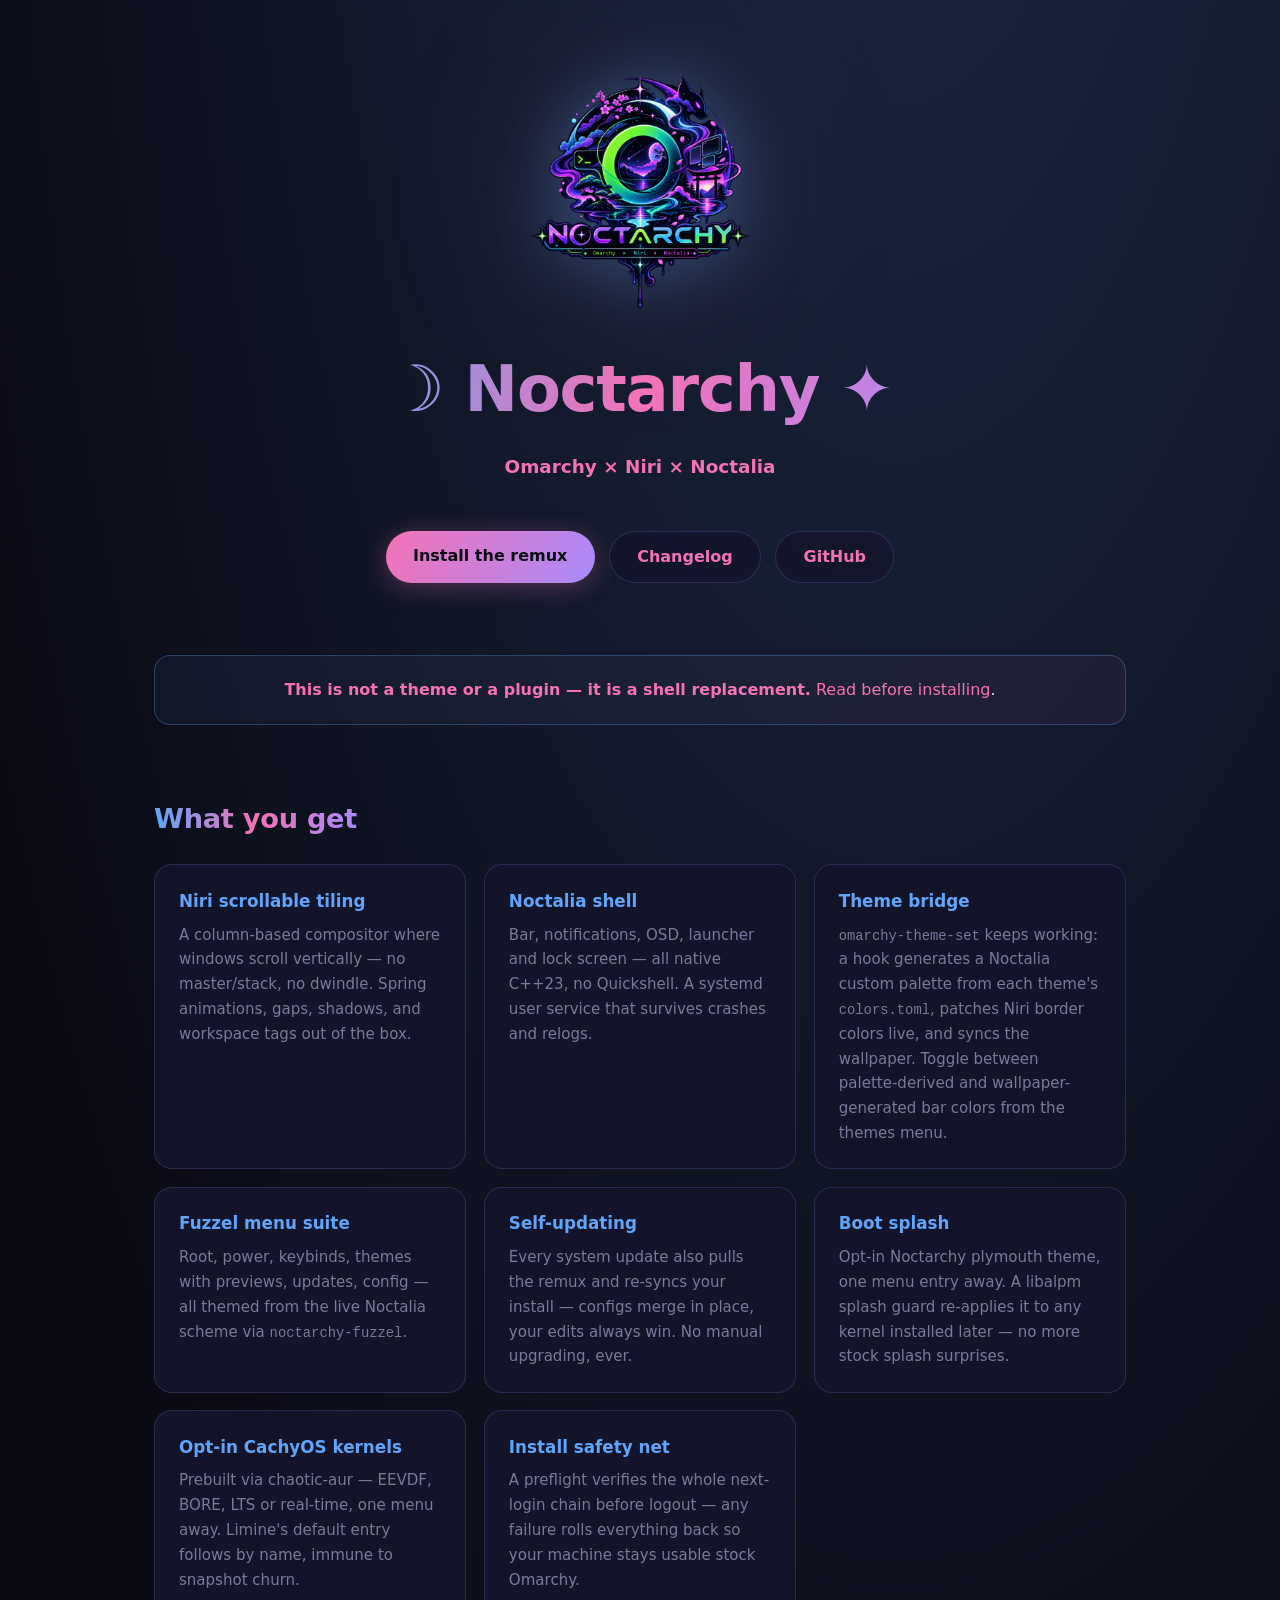
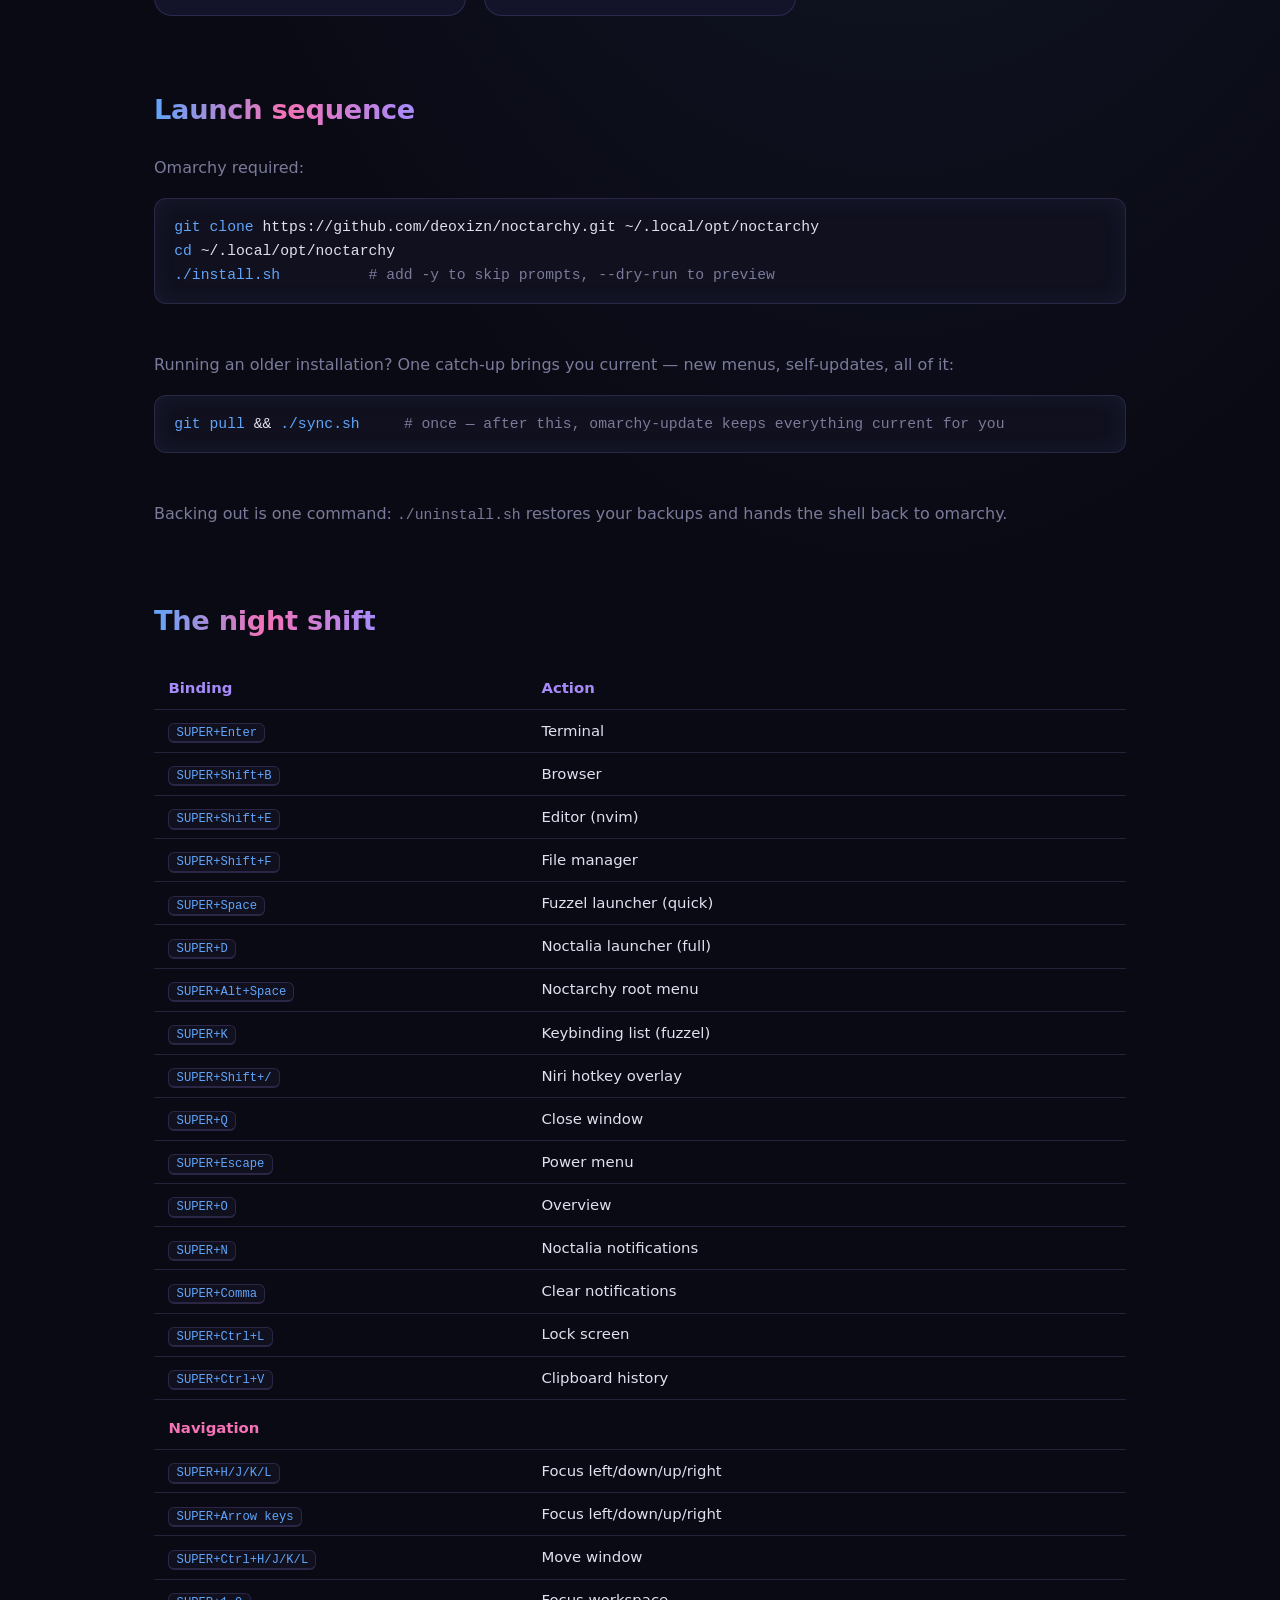
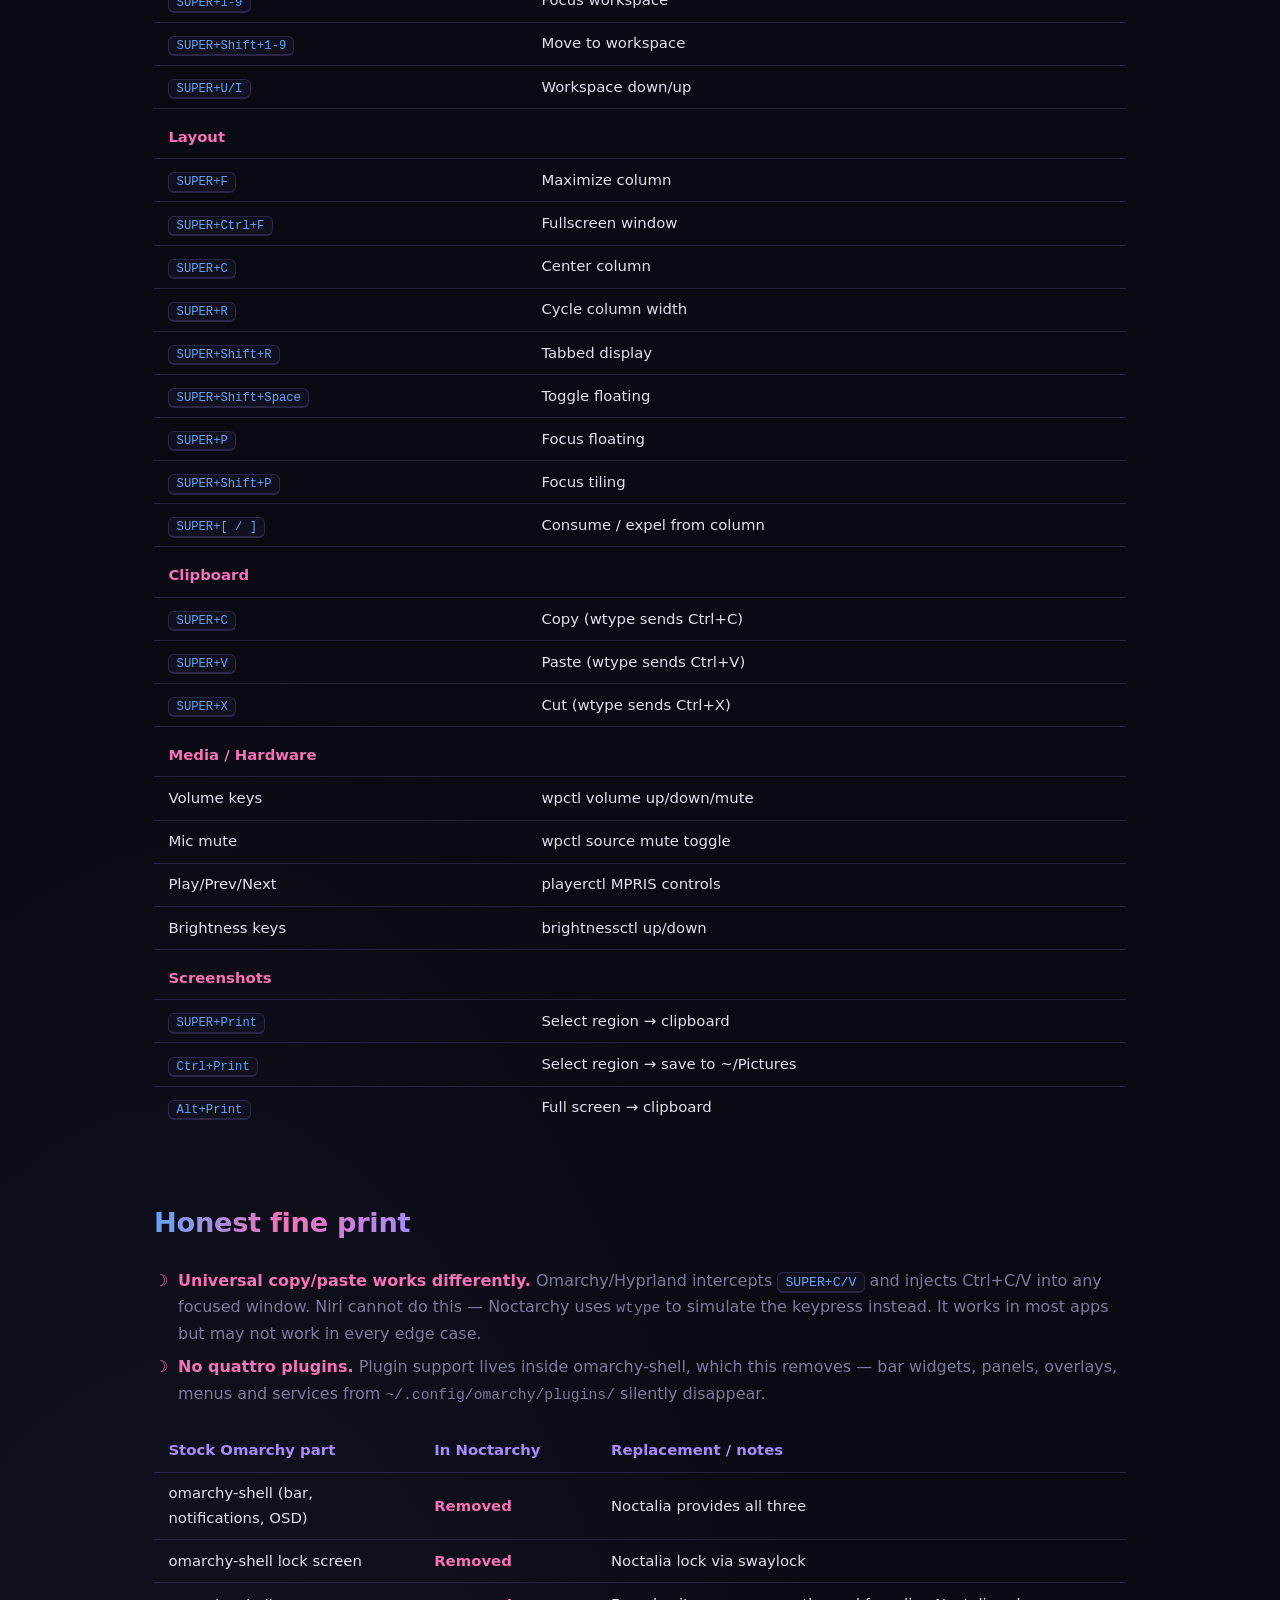
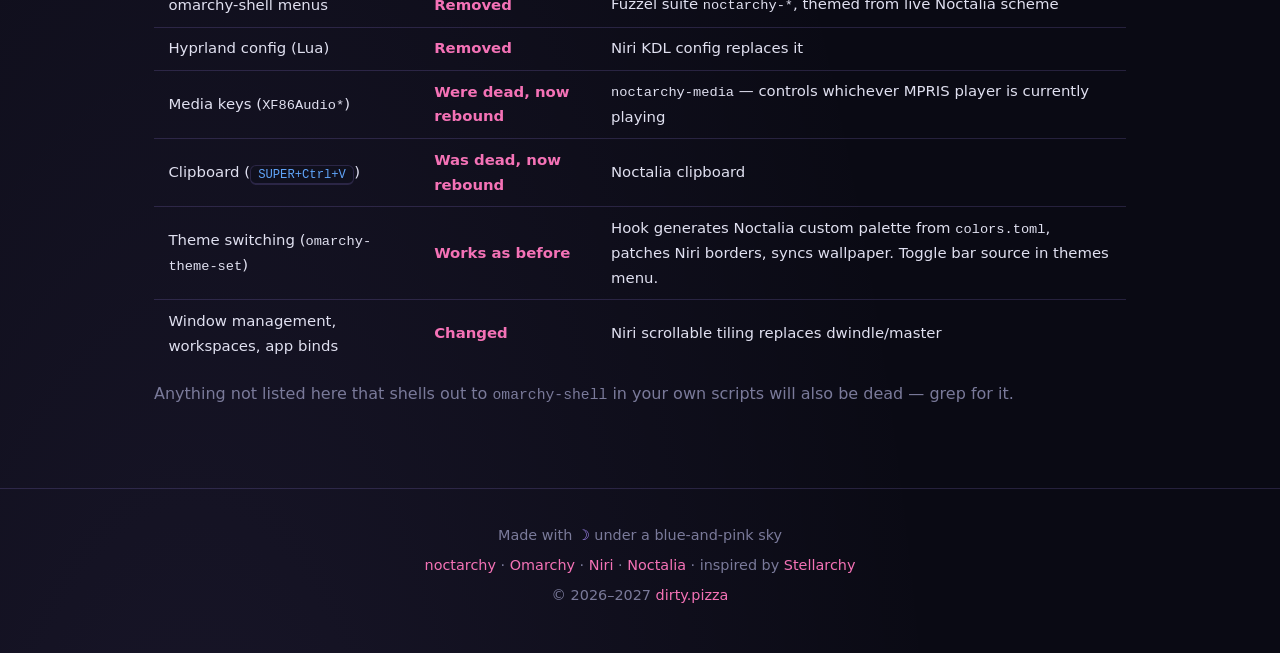
==== docs/index.html @ f9a13946 "Swap screenshot bindings: Ctrl+Print saves, Alt+Print clipboard" ====
<!DOCTYPE html>
<html lang="en">
<head>
<meta charset="UTF-8">
<meta name="viewport" content="width=device-width, initial-scale=1.0">
<title>Noctarchy — Night Rule</title>
<meta name="description" content="Niri + Noctalia on Omarchy. A scrollable-tiling shell replacement with live theme bridging and a self-updating sync hook.">
<meta name="keywords" content="Noctarchy, Omarchy, Niri, Noctalia, Wayland, Arch Linux, shell replacement, tiling window manager, fuzzel, scrollable tiling">
<link rel="canonical" href="https://noctarchy.dirty.pizza/">
<meta name="theme-color" content="#0a0a14">
<meta property="og:type" content="website">
<meta property="og:site_name" content="Noctarchy">
<meta property="og:url" content="https://noctarchy.dirty.pizza/">
<meta property="og:title" content="Noctarchy — Night Rule">
<meta property="og:description" content="Niri + Noctalia on Omarchy. A scrollable-tiling shell replacement with live theme bridging and a self-updating sync hook.">
<meta property="og:image" content="https://noctarchy.dirty.pizza/branding/noctarchy.png">
<meta name="twitter:card" content="summary">
<meta name="twitter:title" content="Noctarchy — Night Rule">
<meta name="twitter:description" content="Niri + Noctalia on Omarchy. A scrollable-tiling shell replacement with live theme bridging and a self-updating sync hook.">
<meta name="twitter:image" content="https://noctarchy.dirty.pizza/branding/noctarchy.png">
<link rel="icon" type="image/png" href="branding/noctarchy.png">
<style>
  :root {
    --bg: #0a0a14;
    --bg-soft: #10101e;
    --card: #13132a;
    --blue: #60a5fa;
    --pink: #f472b6;
    --purple: #a78bfa;
    --text: #e0e0f0;
    --muted: #7a7a9a;
    --line: rgba(167, 139, 250, 0.18);
  }
  * { margin: 0; padding: 0; box-sizing: border-box; }
  html { scroll-behavior: smooth; }
  body {
    background:
      radial-gradient(ellipse 80% 50% at 70% -10%, rgba(96, 165, 250, 0.20), transparent),
      radial-gradient(ellipse 60% 40% at 15% 110%, rgba(167, 139, 250, 0.10), transparent),
      var(--bg);
    color: var(--text);
    font-family: system-ui, -apple-system, "Segoe UI", sans-serif;
    line-height: 1.65;
    overflow-x: hidden;
  }

  .wrap { max-width: 1020px; margin: 0 auto; padding: 0 1.5rem; }
  section.wrap { margin-top: 4.5rem; margin-bottom: 1.5rem; }
  h2 {
    font-size: 1.7rem; margin-bottom: 1.4rem; letter-spacing: -0.01em;
    background: linear-gradient(90deg, var(--blue), var(--pink), var(--purple));
    -webkit-background-clip: text; background-clip: text; color: transparent;
    width: fit-content;
  }
  p { color: var(--text); }
  .muted { color: var(--muted); }
  a { color: var(--pink); text-decoration: none; }
  a:hover { color: var(--purple); text-decoration: underline; }

  code, pre {
    font-family: ui-monospace, "JetBrains Mono", "Fira Code", monospace;
    font-size: 0.92em;
  }
  pre {
    background: var(--bg-soft); border: 1px solid var(--line);
    border-radius: 12px; padding: 1rem 1.2rem; overflow-x: auto;
    box-shadow: inset 0 0 24px rgba(96, 165, 250, 0.08);
  }
  pre .c { color: var(--muted); } pre .g { color: var(--blue); }

  /* ── hero ──────────────────────────────────── */
  header.wrap { text-align: center; position: relative; margin-top: 4.5rem; margin-bottom: 3rem; }
  .logo {
    width: clamp(150px, 22vw, 220px); border-radius: 24px;
    filter: drop-shadow(0 0 34px rgba(96, 165, 250, 0.35)) drop-shadow(0 0 90px rgba(244, 114, 182, 0.12));
  }
  h1 {
    font-size: clamp(2.4rem, 7vw, 4rem); margin-top: 1.2rem; letter-spacing: -0.02em;
    background: linear-gradient(100deg, var(--blue) 15%, var(--pink) 50%, var(--purple) 85%);
    -webkit-background-clip: text; background-clip: text; color: transparent;
  }
  .tagline { font-size: 1.15rem; color: var(--muted); margin-top: 0.6rem; }
  .tagline b { color: var(--pink); font-weight: 600; }
  .cta-row { display: flex; gap: 0.9rem; justify-content: center; margin-top: 3rem; flex-wrap: wrap; }
  .btn {
    display: inline-block; padding: 0.75rem 1.7rem; border-radius: 999px;
    font-weight: 600; transition: transform .15s ease, box-shadow .15s ease;
  }
  .btn:hover { text-decoration: none; transform: translateY(-2px); }
  .btn-pink {
    background: linear-gradient(120deg, var(--pink), var(--purple));
    color: #0a0a14 !important;
    box-shadow: 0 4px 26px rgba(244, 114, 182, 0.30);
  }
  .btn-ghost {
    border: 1px solid var(--line); color: var(--pink) !important; background: rgba(19,19,42,.6);
  }
  .btn-ghost:hover { border-color: var(--pink); }

  /* ── callout ───────────────────────────────── */
  .callout {
    border: 1px solid rgba(96, 165, 250, 0.30);
    background: linear-gradient(120deg, rgba(96,165,250,.06), rgba(244,114,182,.06));
    border-radius: 16px; padding: 1.3rem 1.5rem; margin-top: 1rem;
    text-align: center;
  }
  .callout b { color: var(--pink); }

  /* ── cards ─────────────────────────────────── */
  .grid { display: grid; grid-template-columns: repeat(auto-fit, minmax(280px, 1fr)); gap: 1.1rem; }
  .card {
    background: var(--card); border: 1px solid var(--line); border-radius: 18px;
    padding: 1.4rem 1.5rem; transition: transform .18s ease, border-color .18s ease, box-shadow .18s ease;
  }
  .card:hover {
    transform: translateY(-4px); border-color: rgba(167, 139, 250, 0.40);
    box-shadow: 0 10px 34px rgba(96, 165, 250, 0.18);
  }
  .card h3 { font-size: 1.05rem; color: var(--blue); margin-bottom: 0.45rem; }
  .card p { font-size: 0.94rem; color: var(--muted); }

  /* ── tables ────────────────────────────────── */
  table { width: 100%; border-collapse: collapse; font-size: 0.93rem; }
  th, td { text-align: left; padding: 0.55rem 0.9rem; border-bottom: 1px solid var(--line); }
  th { color: var(--purple); font-weight: 600; white-space: nowrap; }
  td kbd, kbd {
    font-family: ui-monospace, monospace; font-size: 0.82em;
    background: var(--bg-soft); border: 1px solid var(--line); border-bottom-width: 2px;
    border-radius: 6px; padding: 0.1rem 0.45rem; color: var(--blue);
  }
  tr:last-child td { border-bottom: none; }

  ul.nice { list-style: none; }
  ul.nice li { padding-left: 1.5rem; position: relative; margin: 0.45rem 0; color: var(--muted); }
  ul.nice li::before { content: "☽"; position: absolute; left: 0; color: var(--pink); }
  ul.nice li b, td b { color: var(--pink); font-weight: 600; }

  /* ── changelog ─────────────────────────────── */
  .cl-entry { margin-bottom: 1.6rem; }
  .cl-date { font-weight: 600; color: var(--purple); margin-bottom: 0.3rem; font-size: 0.95rem; }
  .cl-entry ul { list-style: none; }
  .cl-entry li { padding-left: 1.2rem; position: relative; margin: 0.35rem 0; color: var(--muted); font-size: 0.93rem; }
  .cl-entry li::before { content: "—"; position: absolute; left: 0; color: var(--pink); }

  footer {
    margin-top: 5rem; padding: 2.2rem 0 3rem; text-align: center;
    color: var(--muted); font-size: 0.9rem;
    border-top: 1px solid var(--line);
  }
  footer .moon { color: var(--purple); }
</style>
</head>
<body>

<header class="wrap">
  <img src="branding/noctarchy.png" alt="Noctarchy logo" class="logo">
  <h1>☽ Noctarchy ✦</h1>
  <p class="tagline"><b>Omarchy × Niri × Noctalia</b></p>
  <nav class="cta-row">
    <a class="btn btn-pink" href="#install">Install the remux</a>
    <a class="btn btn-ghost" href="https://github.com/deoxizn/noctarchy/blob/master/CHANGELOG.md" target="_blank" rel="noopener">Changelog</a>
    <a class="btn btn-ghost" href="https://github.com/deoxizn/noctarchy" target="_blank" rel="noopener">GitHub</a>
  </nav>
</header>

<section class="wrap">
  <div class="callout">
    <b>This is not a theme or a plugin — it is a shell replacement.</b>
    <a href="#limits">Read before installing</a>.
  </div>
</section>

<section class="wrap" id="features">
  <h2>What you get</h2>
  <div class="grid">
    <div class="card"><h3>Niri scrollable tiling</h3><p>A column-based compositor where windows scroll vertically — no master/stack, no dwindle. Spring animations, gaps, shadows, and workspace tags out of the box.</p></div>
    <div class="card"><h3>Noctalia shell</h3><p>Bar, notifications, OSD, launcher and lock screen — all native C++23, no Quickshell. A systemd user service that survives crashes and relogs.</p></div>
    <div class="card"><h3>Theme bridge</h3><p><code>omarchy-theme-set</code> keeps working: a hook generates a Noctalia custom palette from each theme's <code>colors.toml</code>, patches Niri border colors live, and syncs the wallpaper. Toggle between palette-derived and wallpaper-generated bar colors from the themes menu.</p></div>
    <div class="card"><h3>Fuzzel menu suite</h3><p>Root, power, keybinds, themes with previews, updates, config — all themed from the live Noctalia scheme via <code>noctarchy-fuzzel</code>.</p></div>
    <div class="card"><h3>Self-updating</h3><p>Every system update also pulls the remux and re-syncs your install — configs merge in place, your edits always win. No manual upgrading, ever.</p></div>
    <div class="card"><h3>Boot splash</h3><p>Opt-in Noctarchy plymouth theme, one menu entry away. A libalpm splash guard re-applies it to any kernel installed later — no more stock splash surprises.</p></div>
    <div class="card"><h3>Opt-in CachyOS kernels</h3><p>Prebuilt via chaotic-aur — EEVDF, BORE, LTS or real-time, one menu away. Limine's default entry follows by name, immune to snapshot churn.</p></div>
    <div class="card"><h3>Install safety net</h3><p>A preflight verifies the whole next-login chain before logout — any failure rolls everything back so your machine stays usable stock Omarchy.</p></div>
  </div>
</section>

<section class="wrap" id="install">
  <h2>Launch sequence</h2>
  <p class="muted" style="margin-bottom:1rem;">Omarchy required:</p>
<pre><span class="g">git clone</span> https://github.com/deoxizn/noctarchy.git ~/.local/opt/noctarchy
<span class="g">cd</span> ~/.local/opt/noctarchy
<span class="g">./install.sh</span>          <span class="c"># add -y to skip prompts, --dry-run to preview</span></pre>
  <p class="muted" style="margin:3rem 0 1rem;">Running an older installation? One catch-up brings you current — new menus, self-updates, all of it:</p>
<pre><span class="g">git pull</span> &amp;&amp; <span class="g">./sync.sh</span>     <span class="c"># once — after this, omarchy-update keeps everything current for you</span></pre>
  <p class="muted" style="margin-top:3rem;">Backing out is one command: <code>./uninstall.sh</code> restores your backups and hands the shell back to omarchy.</p>
</section>

<section class="wrap" id="keys">
  <h2>The night shift</h2>
  <table>
    <tr><th>Binding</th><th>Action</th></tr>
    <tr><td><kbd>SUPER+Enter</kbd></td><td>Terminal</td></tr>
    <tr><td><kbd>SUPER+Shift+B</kbd></td><td>Browser</td></tr>
    <tr><td><kbd>SUPER+Shift+E</kbd></td><td>Editor (nvim)</td></tr>
    <tr><td><kbd>SUPER+Shift+F</kbd></td><td>File manager</td></tr>
    <tr><td><kbd>SUPER+Space</kbd></td><td>Fuzzel launcher (quick)</td></tr>
    <tr><td><kbd>SUPER+D</kbd></td><td>Noctalia launcher (full)</td></tr>
    <tr><td><kbd>SUPER+Alt+Space</kbd></td><td>Noctarchy root menu</td></tr>
    <tr><td><kbd>SUPER+K</kbd></td><td>Keybinding list (fuzzel)</td></tr>
    <tr><td><kbd>SUPER+Shift+/</kbd></td><td>Niri hotkey overlay</td></tr>
    <tr><td><kbd>SUPER+Q</kbd></td><td>Close window</td></tr>
    <tr><td><kbd>SUPER+Escape</kbd></td><td>Power menu</td></tr>
    <tr><td><kbd>SUPER+O</kbd></td><td>Overview</td></tr>
    <tr><td><kbd>SUPER+N</kbd></td><td>Noctalia notifications</td></tr>
    <tr><td><kbd>SUPER+Comma</kbd></td><td>Clear notifications</td></tr>
    <tr><td><kbd>SUPER+Ctrl+L</kbd></td><td>Lock screen</td></tr>
    <tr><td><kbd>SUPER+Ctrl+V</kbd></td><td>Clipboard history</td></tr>
    <tr><td colspan="2" style="padding-top:1rem;"><b>Navigation</b></td></tr>
    <tr><td><kbd>SUPER+H/J/K/L</kbd></td><td>Focus left/down/up/right</td></tr>
    <tr><td><kbd>SUPER+Arrow keys</kbd></td><td>Focus left/down/up/right</td></tr>
    <tr><td><kbd>SUPER+Ctrl+H/J/K/L</kbd></td><td>Move window</td></tr>
    <tr><td><kbd>SUPER+1-9</kbd></td><td>Focus workspace</td></tr>
    <tr><td><kbd>SUPER+Shift+1-9</kbd></td><td>Move to workspace</td></tr>
    <tr><td><kbd>SUPER+U/I</kbd></td><td>Workspace down/up</td></tr>
    <tr><td colspan="2" style="padding-top:1rem;"><b>Layout</b></td></tr>
    <tr><td><kbd>SUPER+F</kbd></td><td>Maximize column</td></tr>
    <tr><td><kbd>SUPER+Ctrl+F</kbd></td><td>Fullscreen window</td></tr>
    <tr><td><kbd>SUPER+C</kbd></td><td>Center column</td></tr>
    <tr><td><kbd>SUPER+R</kbd></td><td>Cycle column width</td></tr>
    <tr><td><kbd>SUPER+Shift+R</kbd></td><td>Tabbed display</td></tr>
    <tr><td><kbd>SUPER+Shift+Space</kbd></td><td>Toggle floating</td></tr>
    <tr><td><kbd>SUPER+P</kbd></td><td>Focus floating</td></tr>
    <tr><td><kbd>SUPER+Shift+P</kbd></td><td>Focus tiling</td></tr>
    <tr><td><kbd>SUPER+[ / ]</kbd></td><td>Consume / expel from column</td></tr>
    <tr><td colspan="2" style="padding-top:1rem;"><b>Clipboard</b></td></tr>
    <tr><td><kbd>SUPER+C</kbd></td><td>Copy (wtype sends Ctrl+C)</td></tr>
    <tr><td><kbd>SUPER+V</kbd></td><td>Paste (wtype sends Ctrl+V)</td></tr>
    <tr><td><kbd>SUPER+X</kbd></td><td>Cut (wtype sends Ctrl+X)</td></tr>
    <tr><td colspan="2" style="padding-top:1rem;"><b>Media / Hardware</b></td></tr>
    <tr><td>Volume keys</td><td>wpctl volume up/down/mute</td></tr>
    <tr><td>Mic mute</td><td>wpctl source mute toggle</td></tr>
    <tr><td>Play/Prev/Next</td><td>playerctl MPRIS controls</td></tr>
    <tr><td>Brightness keys</td><td>brightnessctl up/down</td></tr>
    <tr><td colspan="2" style="padding-top:1rem;"><b>Screenshots</b></td></tr>
    <tr><td><kbd>SUPER+Print</kbd></td><td>Select region → clipboard</td></tr>
    <tr><td><kbd>Ctrl+Print</kbd></td><td>Select region → save to ~/Pictures</td></tr>
    <tr><td><kbd>Alt+Print</kbd></td><td>Full screen → clipboard</td></tr>
  </table>
</section>

<section class="wrap" id="limits">
  <h2>Honest fine print</h2>
  <ul class="nice">
    <li><b>Universal copy/paste works differently.</b> Omarchy/Hyprland intercepts <kbd>SUPER+C/V</kbd> and injects Ctrl+C/V into any focused window. Niri cannot do this — Noctarchy uses <code>wtype</code> to simulate the keypress instead. It works in most apps but may not work in every edge case.</li>
    <li><b>No quattro plugins.</b> Plugin support lives inside omarchy-shell, which this removes — bar widgets, panels, overlays, menus and services from <code>~/.config/omarchy/plugins/</code> silently disappear.</li>
  </ul>
  <table style="margin-top:1.4rem;">
    <tr><th>Stock Omarchy part</th><th>In Noctarchy</th><th>Replacement / notes</th></tr>
    <tr><td>omarchy-shell (bar, notifications, OSD)</td><td><b>Removed</b></td><td>Noctalia provides all three</td></tr>
    <tr><td>omarchy-shell lock screen</td><td><b>Removed</b></td><td>Noctalia lock via swaylock</td></tr>
    <tr><td>omarchy-shell menus</td><td><b>Removed</b></td><td>Fuzzel suite <code>noctarchy-*</code>, themed from live Noctalia scheme</td></tr>
    <tr><td>Hyprland config (Lua)</td><td><b>Removed</b></td><td>Niri KDL config replaces it</td></tr>
    <tr><td>Media keys (<code>XF86Audio*</code>)</td><td><b>Were dead, now rebound</b></td><td><code>noctarchy-media</code> — controls whichever MPRIS player is currently playing</td></tr>
    <tr><td>Clipboard (<kbd>SUPER+Ctrl+V</kbd>)</td><td><b>Was dead, now rebound</b></td><td>Noctalia clipboard</td></tr>
    <tr><td>Theme switching (<code>omarchy-theme-set</code>)</td><td><b>Works as before</b></td><td>Hook generates Noctalia custom palette from <code>colors.toml</code>, patches Niri borders, syncs wallpaper. Toggle bar source in themes menu.</td></tr>
    <tr><td>Window management, workspaces, app binds</td><td><b>Changed</b></td><td>Niri scrollable tiling replaces dwindle/master</td></tr>
  </table>
  <p class="muted" style="margin-top:0.9rem;">Anything not listed here that shells out to <code>omarchy-shell</code> in your own scripts will also be dead — grep for it.</p>
</section>

<footer>
  <div>Made with <span class="moon">☽</span> under a blue-and-pink sky</div>
  <div style="margin-top:.4rem;">
    <a href="https://github.com/deoxizn/noctarchy" target="_blank" rel="noopener">noctarchy</a> ·
    <a href="https://github.com/basecamp/omarchy" target="_blank" rel="noopener">Omarchy</a> ·
    <a href="https://github.com/niri-wm/niri" target="_blank" rel="noopener">Niri</a> ·
    <a href="https://github.com/noctalia-dev/noctalia" target="_blank" rel="noopener">Noctalia</a> ·
    inspired by <a href="https://github.com/deoxizn/omartia-dots-remux" target="_blank" rel="noopener">Stellarchy</a>
  </div>
  <div style="margin-top:.4rem;">© 2026–2027 <a href="https://dirty.pizza" target="_blank" rel="noopener">dirty.pizza</a></div>
</footer>

</body>
</html>
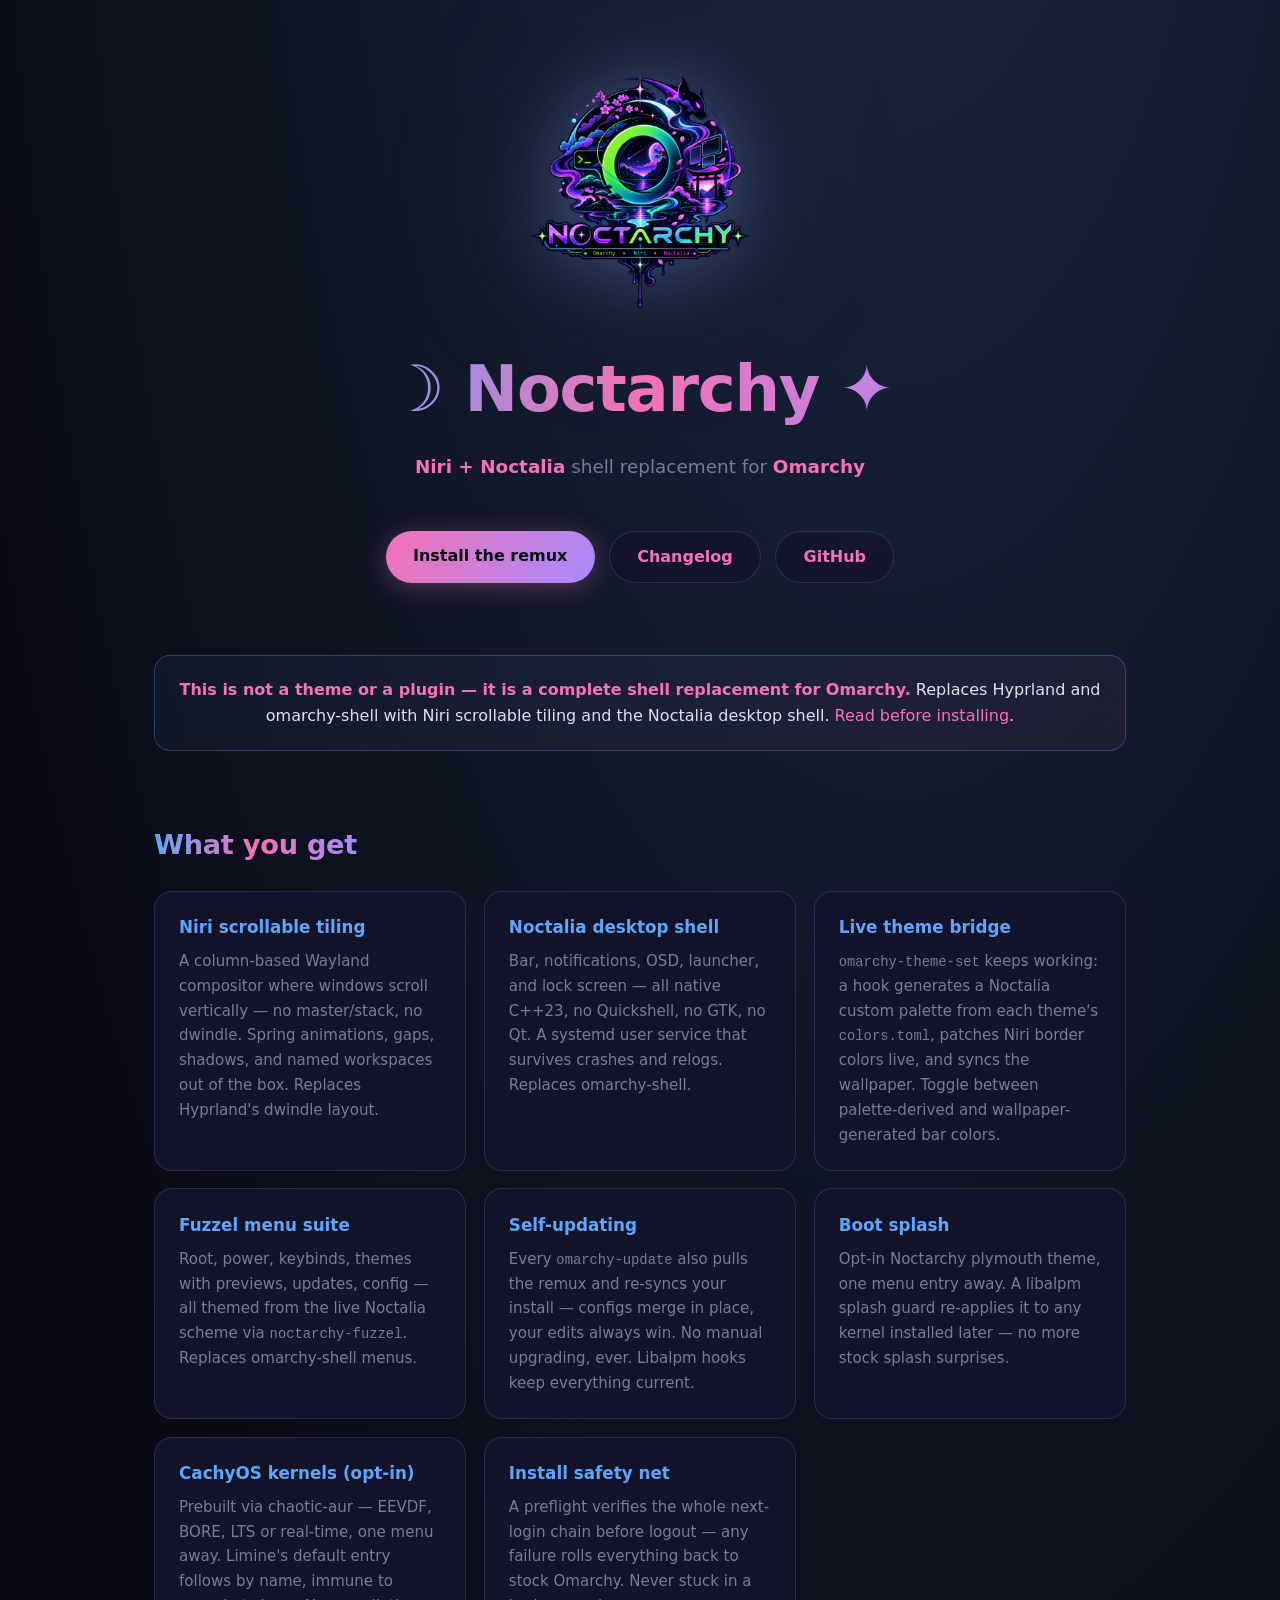
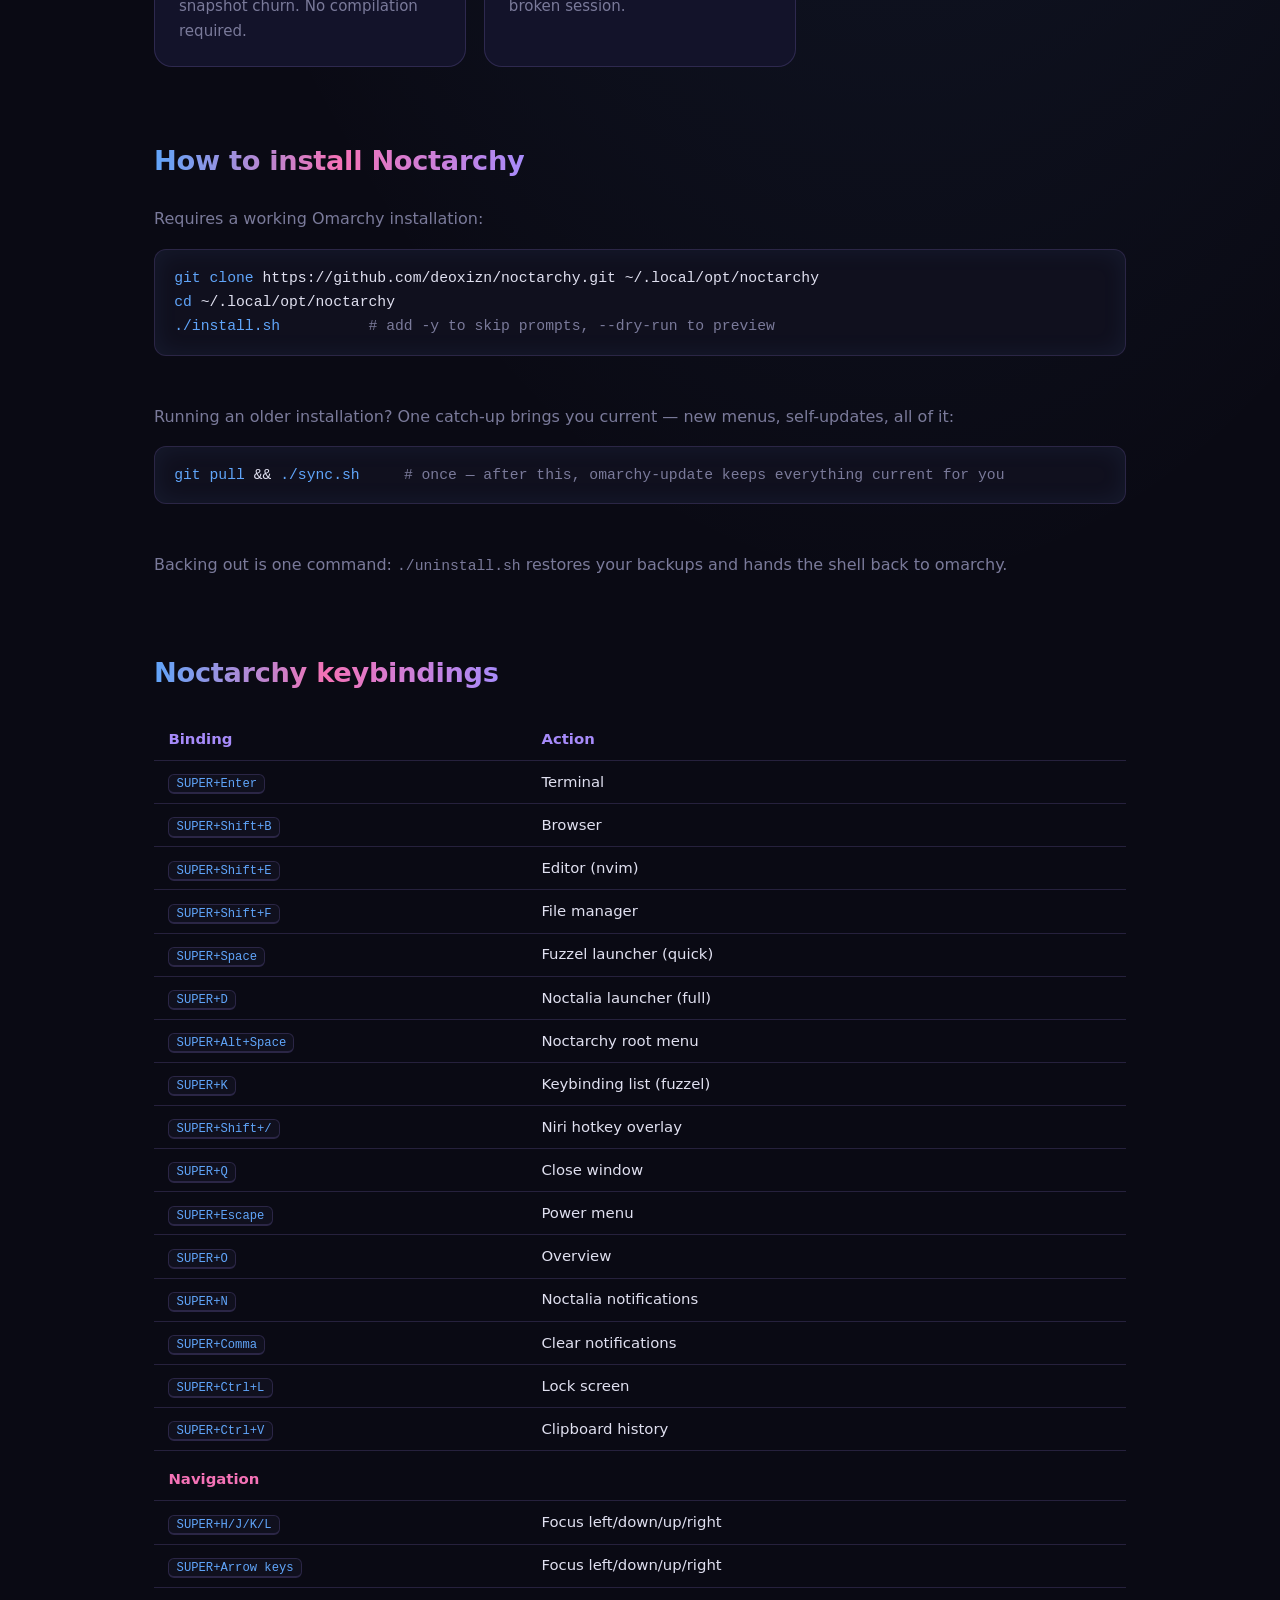
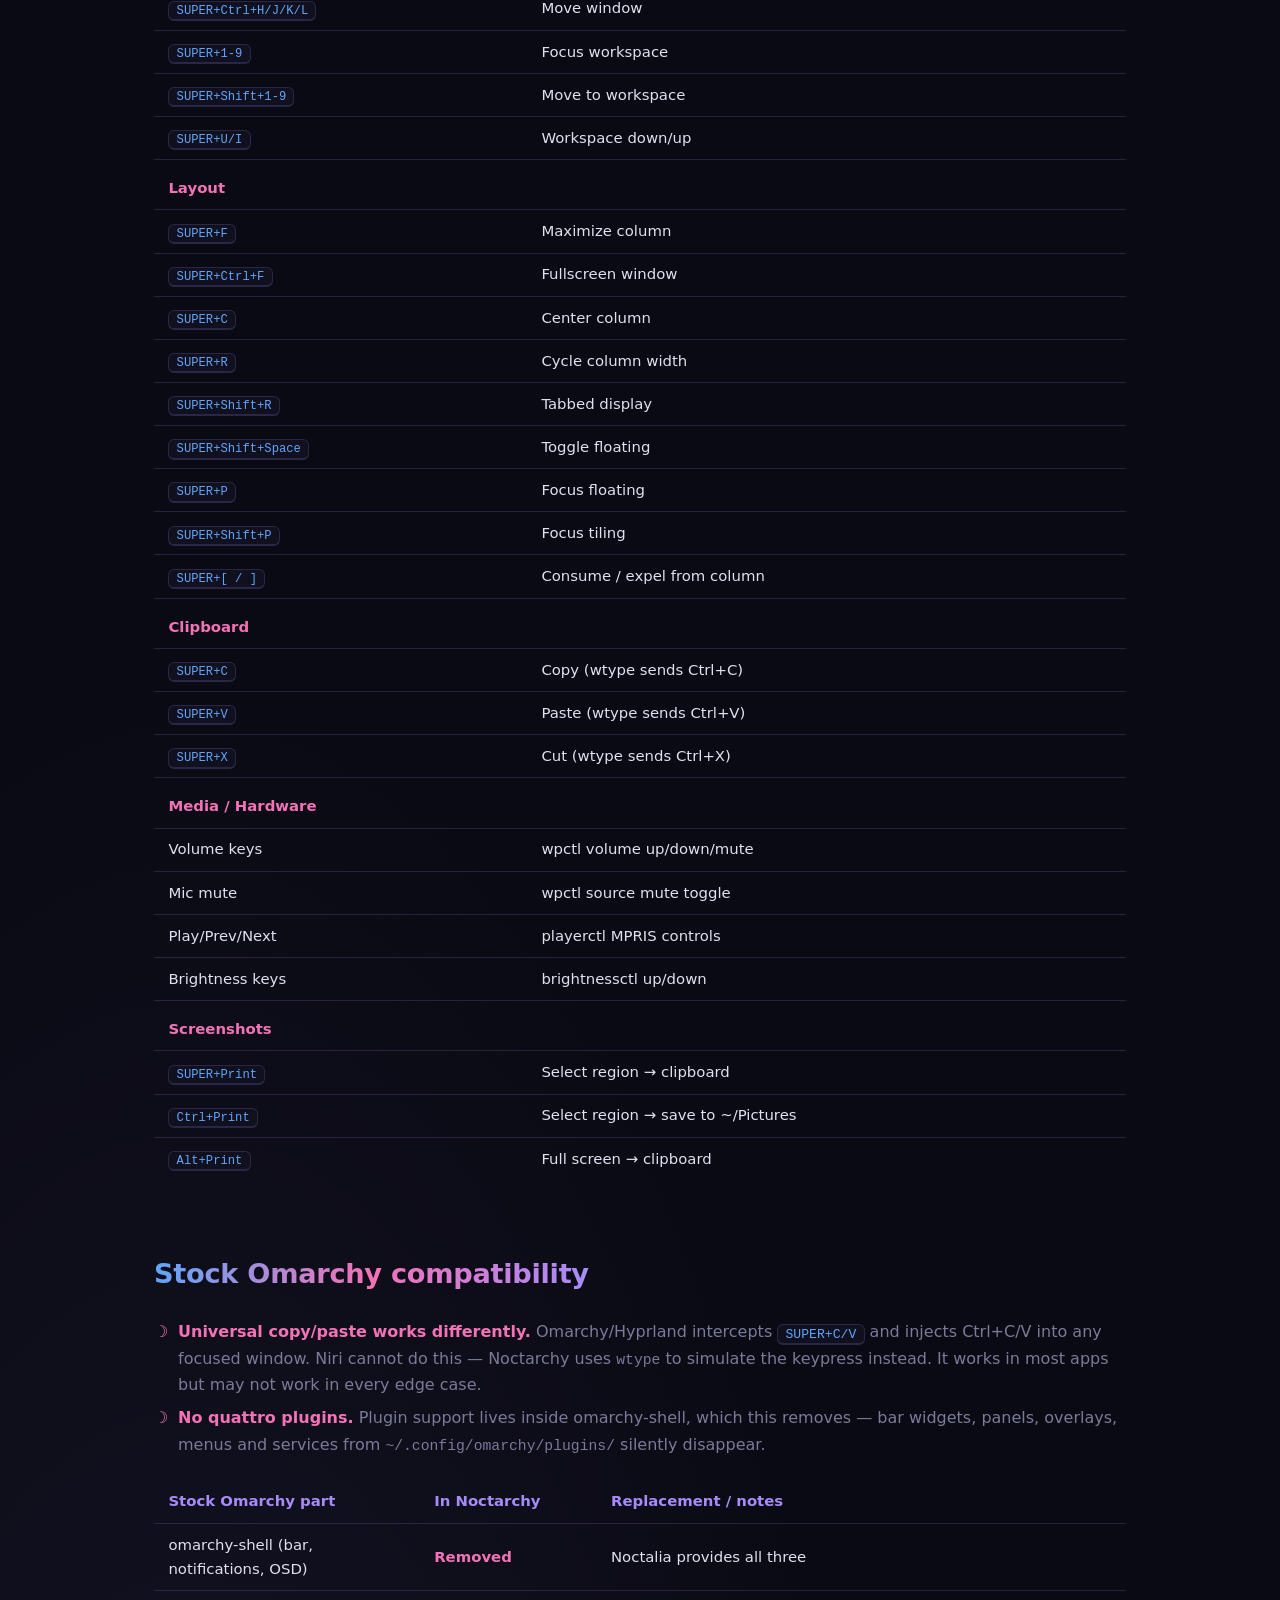
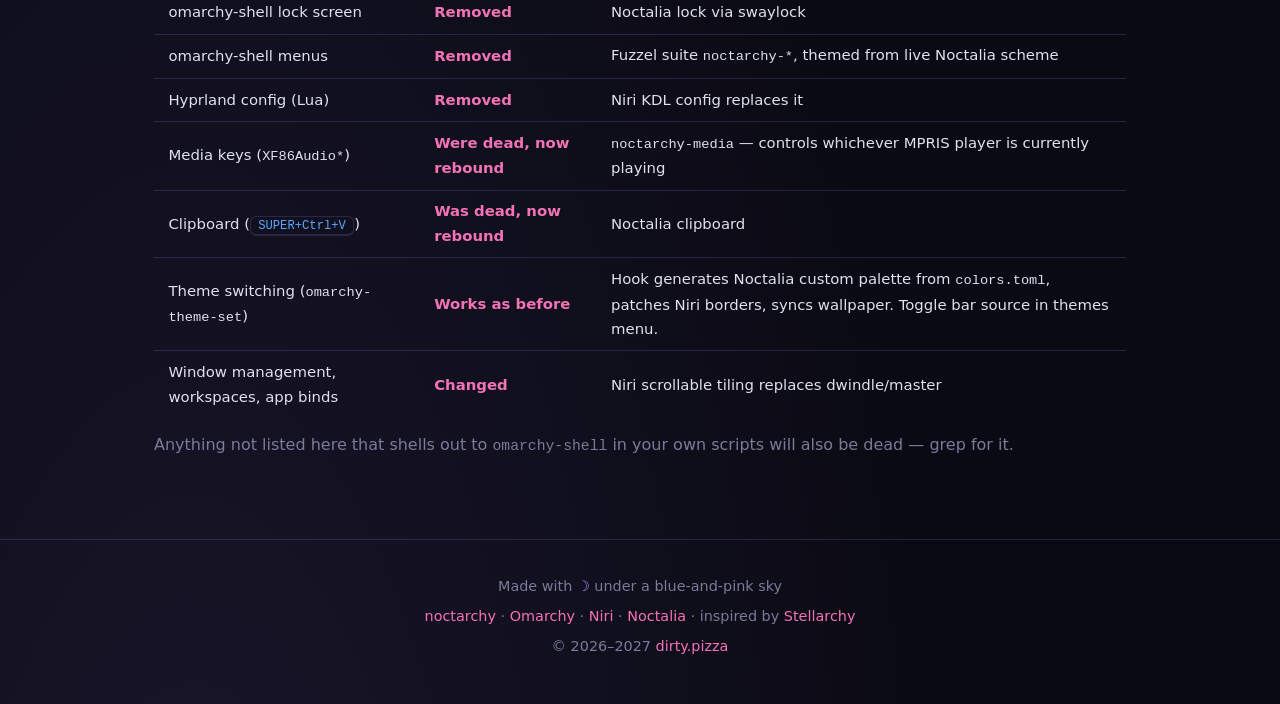
==== commit 2b2651c7: "Add CachyOS kernel section to README, SEO website: JSON-LD, better meta tags, keyword-rich headings" ====
--- a/docs/index.html
+++ b/docs/index.html
@@ -3,21 +3,48 @@
 <head>
 <meta charset="UTF-8">
 <meta name="viewport" content="width=device-width, initial-scale=1.0">
-<title>Noctarchy — Night Rule</title>
-<meta name="description" content="Niri + Noctalia on Omarchy. A scrollable-tiling shell replacement with live theme bridging and a self-updating sync hook.">
-<meta name="keywords" content="Noctarchy, Omarchy, Niri, Noctalia, Wayland, Arch Linux, shell replacement, tiling window manager, fuzzel, scrollable tiling">
+<title>Noctarchy — Niri + Noctalia Shell Replacement for Omarchy | Arch Linux</title>
+<meta name="description" content="Noctarchy replaces Hyprland and omarchy-shell on Omarchy with Niri scrollable tiling and the Noctalia desktop shell. Live theme bridging, CachyOS kernel menu, self-updating sync, and a preflight safety net — one command to install.">
+<meta name="keywords" content="Noctarchy, Omarchy, Niri, Noctalia, Wayland, Arch Linux, shell replacement, tiling window manager, scrollable tiling, CachyOS kernel, desktop shell, Hyprland replacement, Niri config, Noctalia shell, Omarchy remux, Linux rice, dwm, sway, fuzzel, plymouth, boot splash">
+<meta name="author" content="Deoxizn">
+<meta name="robots" content="index, follow">
 <link rel="canonical" href="https://noctarchy.dirty.pizza/">
 <meta name="theme-color" content="#0a0a14">
 <meta property="og:type" content="website">
 <meta property="og:site_name" content="Noctarchy">
 <meta property="og:url" content="https://noctarchy.dirty.pizza/">
-<meta property="og:title" content="Noctarchy — Night Rule">
-<meta property="og:description" content="Niri + Noctalia on Omarchy. A scrollable-tiling shell replacement with live theme bridging and a self-updating sync hook.">
+<meta property="og:title" content="Noctarchy — Niri + Noctalia Shell Replacement for Omarchy">
+<meta property="og:description" content="Replace Hyprland with Niri scrollable tiling and Noctalia on Omarchy. Live theme bridging, CachyOS kernels, self-updating sync, and a safety net installer.">
 <meta property="og:image" content="https://noctarchy.dirty.pizza/branding/noctarchy.png">
-<meta name="twitter:card" content="summary">
-<meta name="twitter:title" content="Noctarchy — Night Rule">
-<meta name="twitter:description" content="Niri + Noctalia on Omarchy. A scrollable-tiling shell replacement with live theme bridging and a self-updating sync hook.">
+<meta property="og:image:alt" content="Noctarchy — a dark Wayland shell with blue and pink accents">
+<meta property="og:locale" content="en_US">
+<meta name="twitter:card" content="summary_large_image">
+<meta name="twitter:title" content="Noctarchy — Niri + Noctalia Shell Replacement for Omarchy">
+<meta name="twitter:description" content="Replace Hyprland with Niri scrollable tiling and Noctalia on Omarchy. Live theme bridging, CachyOS kernels, self-updating sync, and a safety net installer.">
 <meta name="twitter:image" content="https://noctarchy.dirty.pizza/branding/noctarchy.png">
+<script type="application/ld+json">
+{
+  "@context": "https://schema.org",
+  "@type": "SoftwareApplication",
+  "name": "Noctarchy",
+  "description": "Niri + Noctalia shell replacement for Omarchy — scrollable tiling, live theme bridging, CachyOS kernel menu, self-updating sync hook, and a preflight safety net.",
+  "url": "https://noctarchy.dirty.pizza/",
+  "applicationCategory": "DeveloperApplication",
+  "operatingSystem": "Arch Linux",
+  "offers": {
+    "@type": "Offer",
+    "price": "0",
+    "priceCurrency": "USD"
+  },
+  "softwareVersion": "latest",
+  "downloadUrl": "https://github.com/deoxizn/noctarchy",
+  "screenshot": "https://noctarchy.dirty.pizza/branding/noctarchy.png",
+  "author": {
+    "@type": "Person",
+    "name": "Deoxizn"
+  }
+}
+</script>
 <link rel="icon" type="image/png" href="branding/noctarchy.png">
 <style>
   :root {
@@ -153,9 +180,9 @@
 <body>
 
 <header class="wrap">
-  <img src="branding/noctarchy.png" alt="Noctarchy logo" class="logo">
+  <img src="branding/noctarchy.png" alt="Noctarchy logo — dark Wayland desktop shell with crescent moon and blue-pink gradient" class="logo">
   <h1>☽ Noctarchy ✦</h1>
-  <p class="tagline"><b>Omarchy × Niri × Noctalia</b></p>
+  <p class="tagline"><b>Niri + Noctalia</b> shell replacement for <b>Omarchy</b></p>
   <nav class="cta-row">
     <a class="btn btn-pink" href="#install">Install the remux</a>
     <a class="btn btn-ghost" href="https://github.com/deoxizn/noctarchy/blob/master/CHANGELOG.md" target="_blank" rel="noopener">Changelog</a>
@@ -165,7 +192,8 @@
 
 <section class="wrap">
   <div class="callout">
-    <b>This is not a theme or a plugin — it is a shell replacement.</b>
+    <b>This is not a theme or a plugin — it is a complete shell replacement for Omarchy.</b>
+    Replaces Hyprland and omarchy-shell with Niri scrollable tiling and the Noctalia desktop shell.
     <a href="#limits">Read before installing</a>.
   </div>
 </section>
@@ -173,20 +201,20 @@
 <section class="wrap" id="features">
   <h2>What you get</h2>
   <div class="grid">
-    <div class="card"><h3>Niri scrollable tiling</h3><p>A column-based compositor where windows scroll vertically — no master/stack, no dwindle. Spring animations, gaps, shadows, and workspace tags out of the box.</p></div>
-    <div class="card"><h3>Noctalia shell</h3><p>Bar, notifications, OSD, launcher and lock screen — all native C++23, no Quickshell. A systemd user service that survives crashes and relogs.</p></div>
-    <div class="card"><h3>Theme bridge</h3><p><code>omarchy-theme-set</code> keeps working: a hook generates a Noctalia custom palette from each theme's <code>colors.toml</code>, patches Niri border colors live, and syncs the wallpaper. Toggle between palette-derived and wallpaper-generated bar colors from the themes menu.</p></div>
-    <div class="card"><h3>Fuzzel menu suite</h3><p>Root, power, keybinds, themes with previews, updates, config — all themed from the live Noctalia scheme via <code>noctarchy-fuzzel</code>.</p></div>
-    <div class="card"><h3>Self-updating</h3><p>Every system update also pulls the remux and re-syncs your install — configs merge in place, your edits always win. No manual upgrading, ever.</p></div>
+    <div class="card"><h3>Niri scrollable tiling</h3><p>A column-based Wayland compositor where windows scroll vertically — no master/stack, no dwindle. Spring animations, gaps, shadows, and named workspaces out of the box. Replaces Hyprland's dwindle layout.</p></div>
+    <div class="card"><h3>Noctalia desktop shell</h3><p>Bar, notifications, OSD, launcher, and lock screen — all native C++23, no Quickshell, no GTK, no Qt. A systemd user service that survives crashes and relogs. Replaces omarchy-shell.</p></div>
+    <div class="card"><h3>Live theme bridge</h3><p><code>omarchy-theme-set</code> keeps working: a hook generates a Noctalia custom palette from each theme's <code>colors.toml</code>, patches Niri border colors live, and syncs the wallpaper. Toggle between palette-derived and wallpaper-generated bar colors.</p></div>
+    <div class="card"><h3>Fuzzel menu suite</h3><p>Root, power, keybinds, themes with previews, updates, config — all themed from the live Noctalia scheme via <code>noctarchy-fuzzel</code>. Replaces omarchy-shell menus.</p></div>
+    <div class="card"><h3>Self-updating</h3><p>Every <code>omarchy-update</code> also pulls the remux and re-syncs your install — configs merge in place, your edits always win. No manual upgrading, ever. Libalpm hooks keep everything current.</p></div>
     <div class="card"><h3>Boot splash</h3><p>Opt-in Noctarchy plymouth theme, one menu entry away. A libalpm splash guard re-applies it to any kernel installed later — no more stock splash surprises.</p></div>
-    <div class="card"><h3>Opt-in CachyOS kernels</h3><p>Prebuilt via chaotic-aur — EEVDF, BORE, LTS or real-time, one menu away. Limine's default entry follows by name, immune to snapshot churn.</p></div>
-    <div class="card"><h3>Install safety net</h3><p>A preflight verifies the whole next-login chain before logout — any failure rolls everything back so your machine stays usable stock Omarchy.</p></div>
+    <div class="card"><h3>CachyOS kernels (opt-in)</h3><p>Prebuilt via chaotic-aur — EEVDF, BORE, LTS or real-time, one menu away. Limine's default entry follows by name, immune to snapshot churn. No compilation required.</p></div>
+    <div class="card"><h3>Install safety net</h3><p>A preflight verifies the whole next-login chain before logout — any failure rolls everything back to stock Omarchy. Never stuck in a broken session.</p></div>
   </div>
 </section>
 
 <section class="wrap" id="install">
-  <h2>Launch sequence</h2>
-  <p class="muted" style="margin-bottom:1rem;">Omarchy required:</p>
+  <h2>How to install Noctarchy</h2>
+  <p class="muted" style="margin-bottom:1rem;">Requires a working Omarchy installation:</p>
 <pre><span class="g">git clone</span> https://github.com/deoxizn/noctarchy.git ~/.local/opt/noctarchy
 <span class="g">cd</span> ~/.local/opt/noctarchy
 <span class="g">./install.sh</span>          <span class="c"># add -y to skip prompts, --dry-run to preview</span></pre>
@@ -196,7 +224,7 @@
 </section>
 
 <section class="wrap" id="keys">
-  <h2>The night shift</h2>
+  <h2>Noctarchy keybindings</h2>
   <table>
     <tr><th>Binding</th><th>Action</th></tr>
     <tr><td><kbd>SUPER+Enter</kbd></td><td>Terminal</td></tr>
@@ -249,7 +277,7 @@
 </section>
 
 <section class="wrap" id="limits">
-  <h2>Honest fine print</h2>
+  <h2>Stock Omarchy compatibility</h2>
   <ul class="nice">
     <li><b>Universal copy/paste works differently.</b> Omarchy/Hyprland intercepts <kbd>SUPER+C/V</kbd> and injects Ctrl+C/V into any focused window. Niri cannot do this — Noctarchy uses <code>wtype</code> to simulate the keypress instead. It works in most apps but may not work in every edge case.</li>
     <li><b>No quattro plugins.</b> Plugin support lives inside omarchy-shell, which this removes — bar widgets, panels, overlays, menus and services from <code>~/.config/omarchy/plugins/</code> silently disappear.</li>
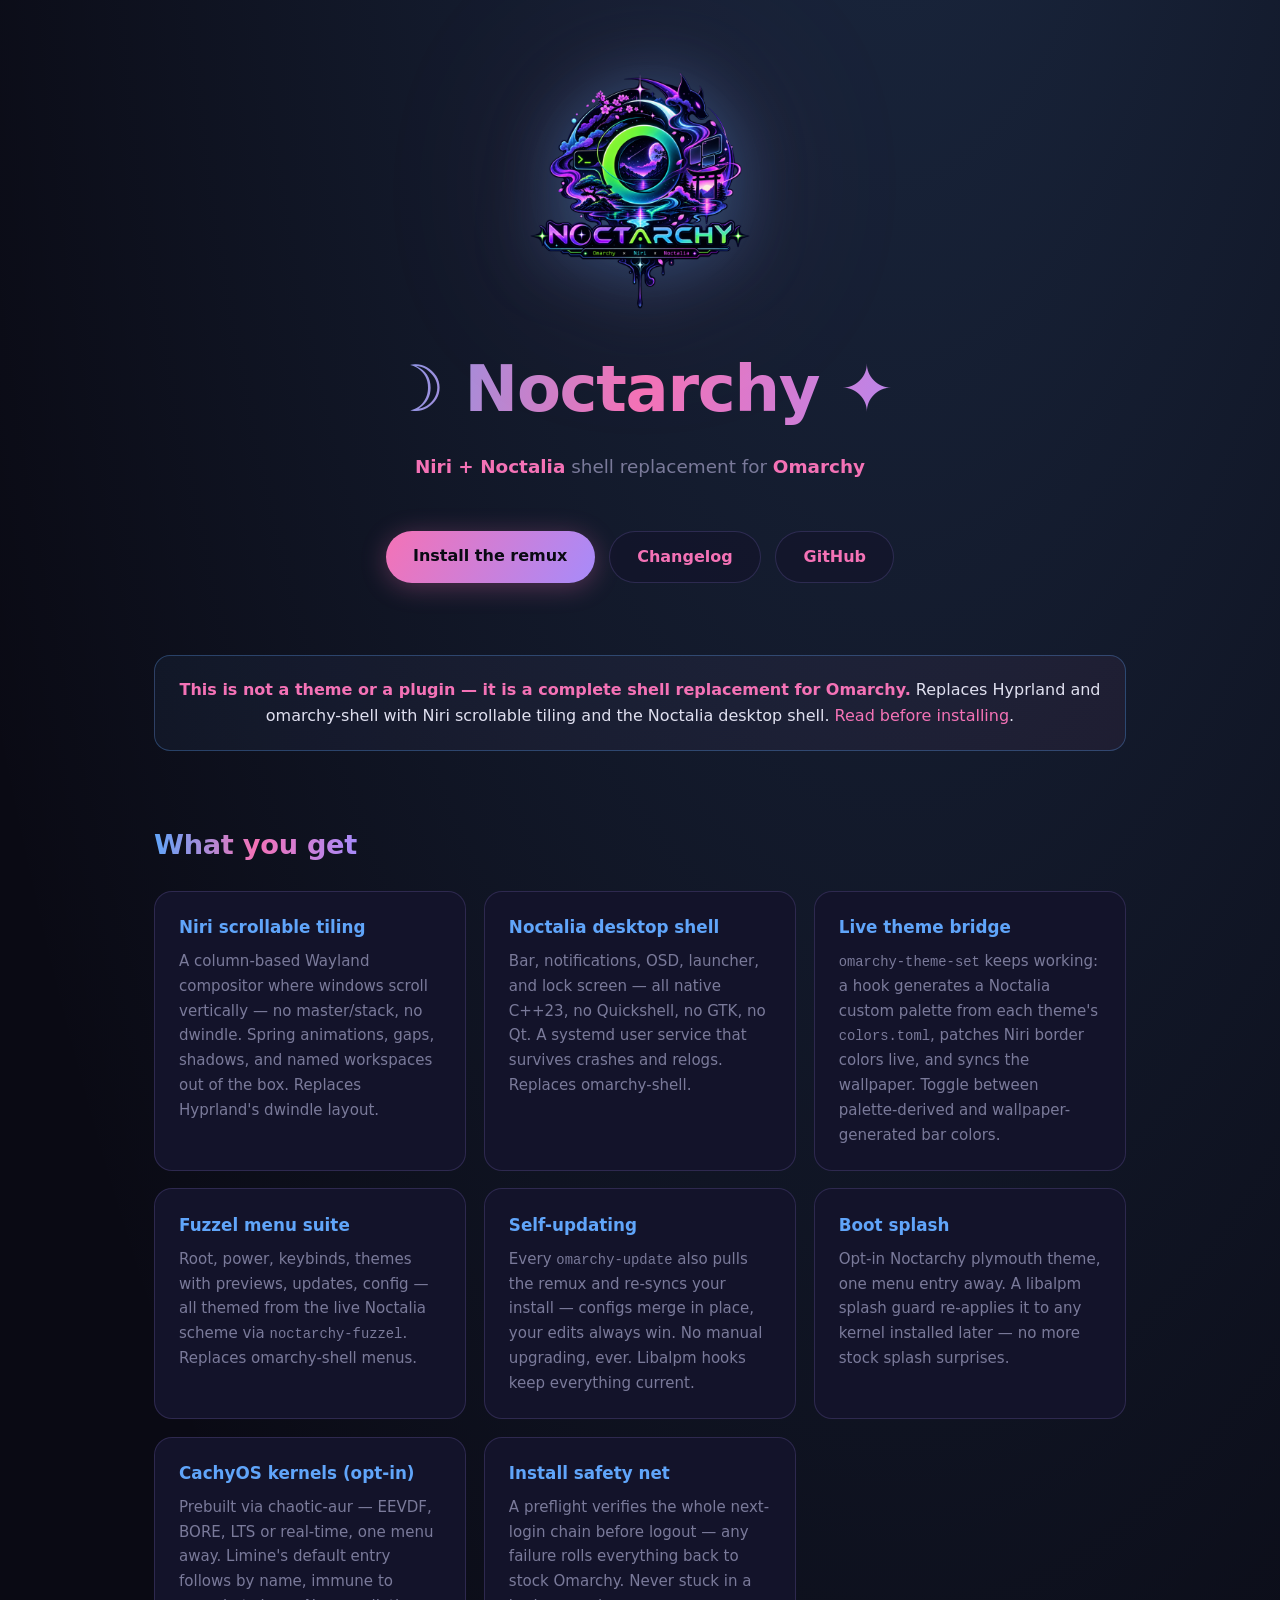
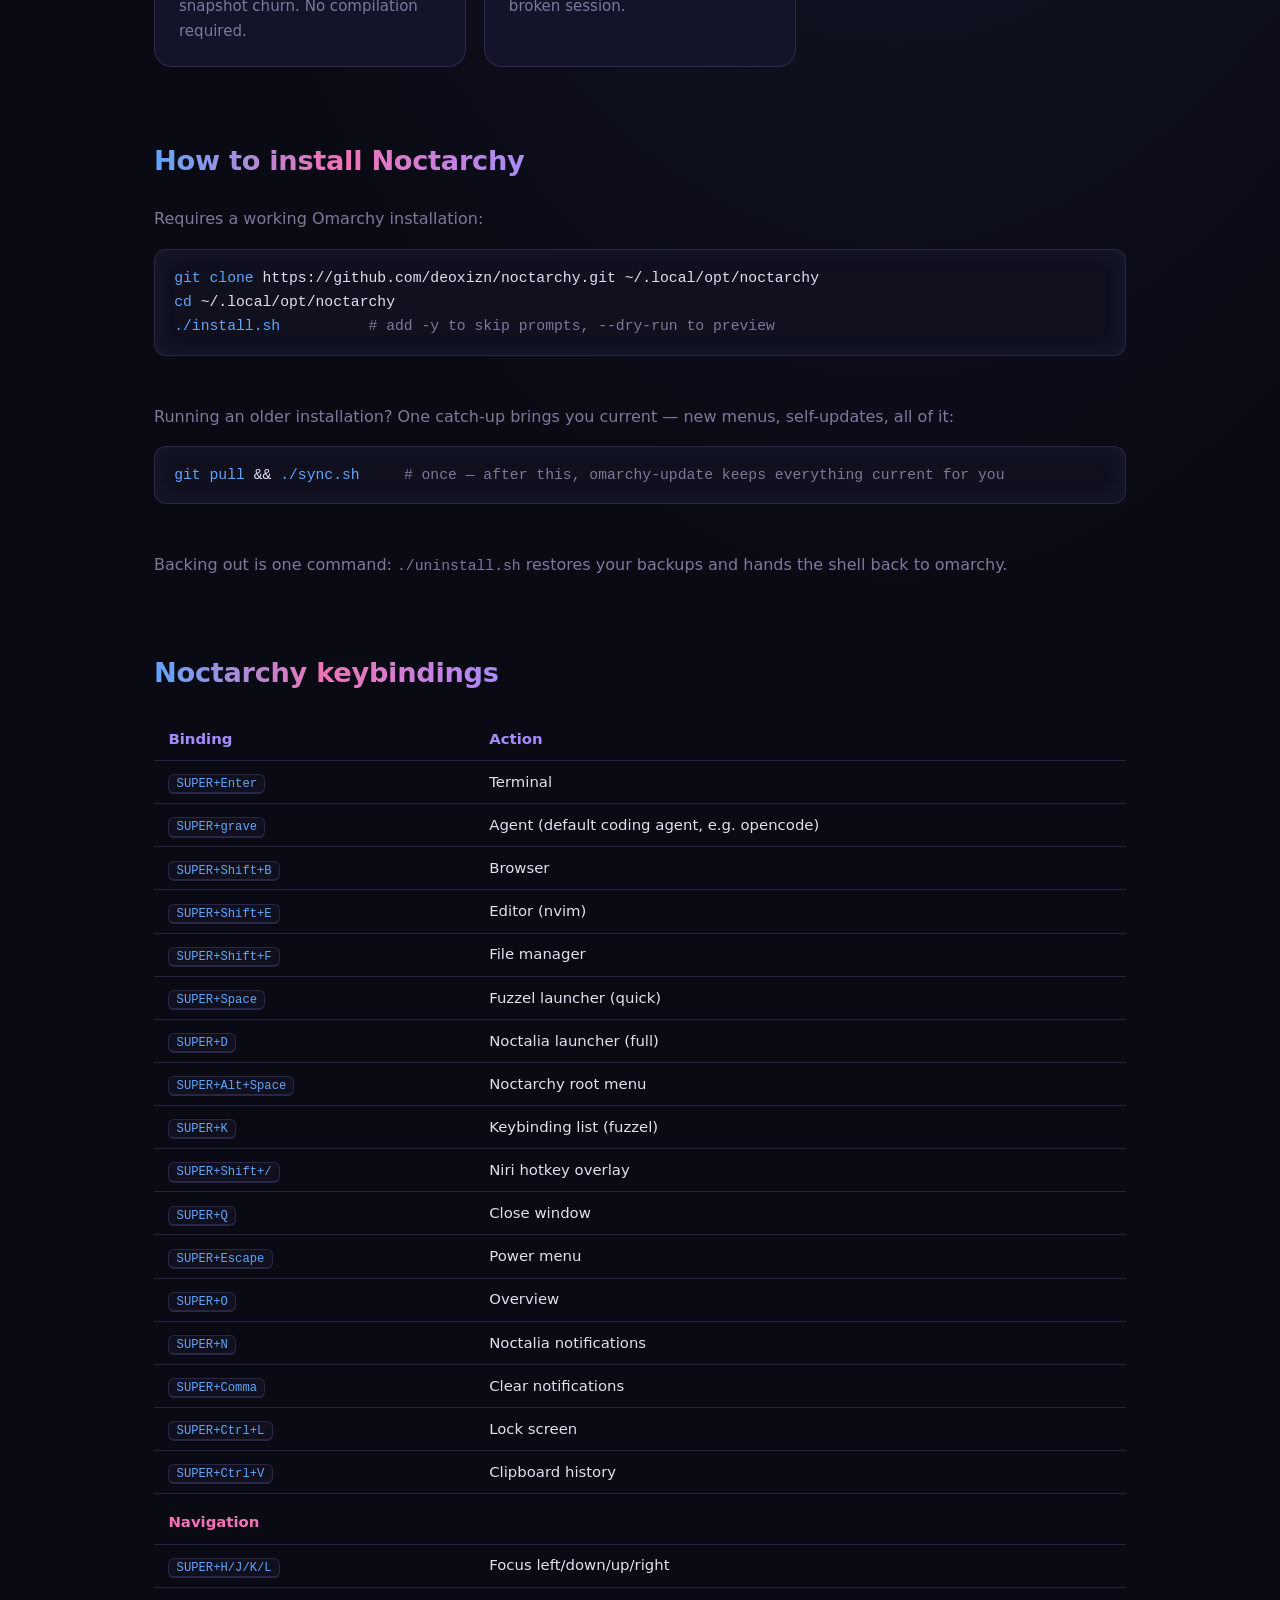
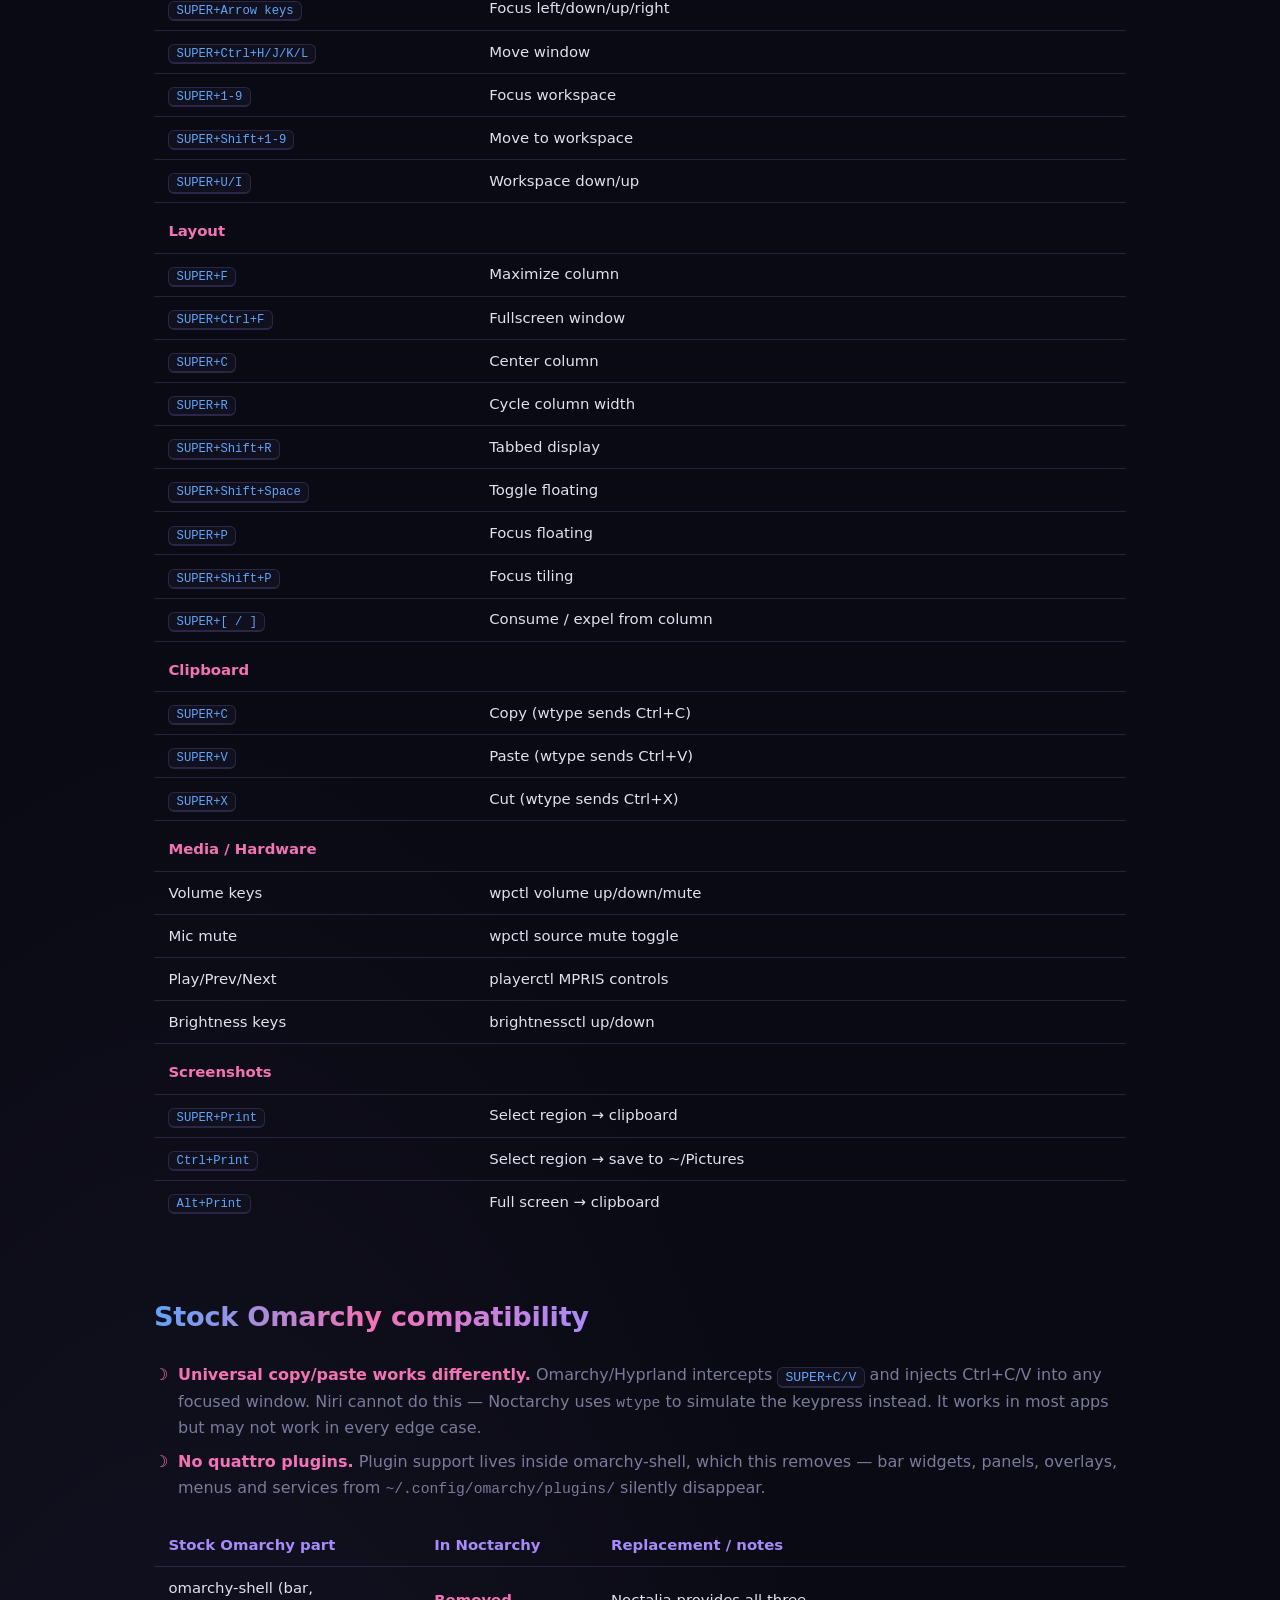
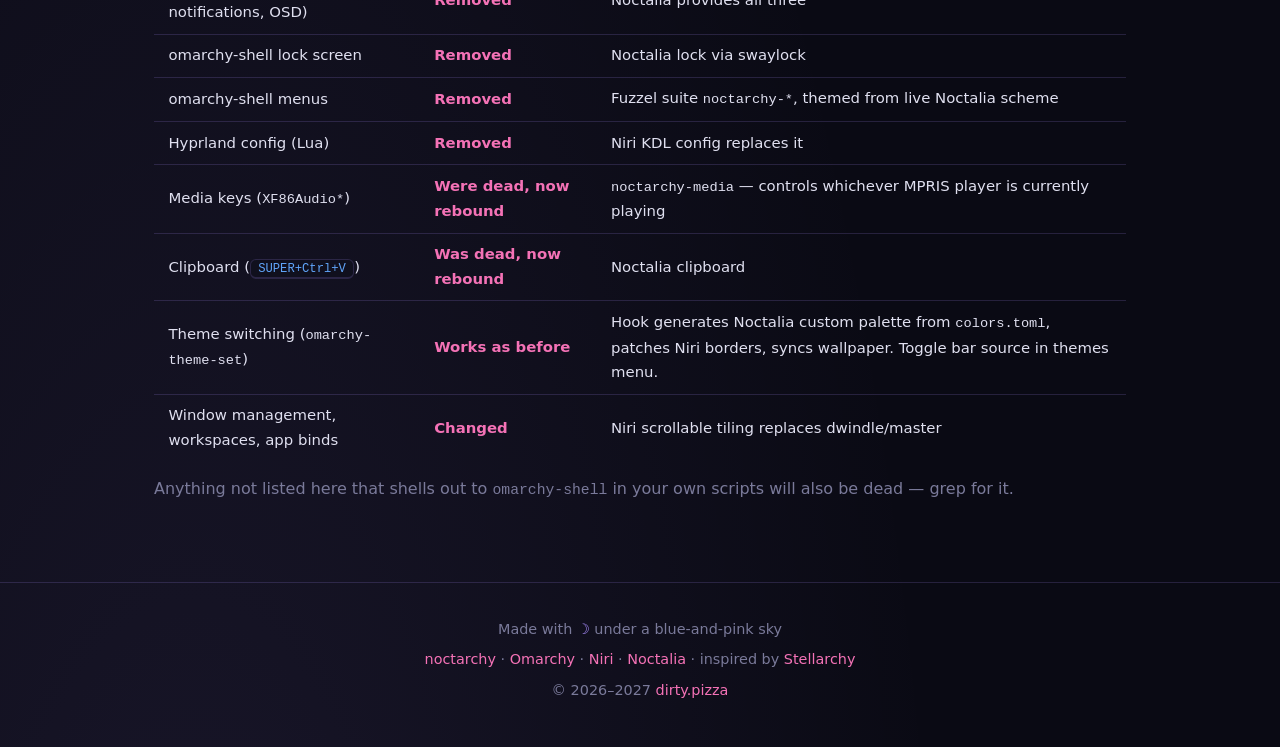
==== commit 11d09f6c: "Document SUPER+grave default-agent keybind in README and website" ====
--- a/docs/index.html
+++ b/docs/index.html
@@ -228,6 +228,7 @@
   <table>
     <tr><th>Binding</th><th>Action</th></tr>
     <tr><td><kbd>SUPER+Enter</kbd></td><td>Terminal</td></tr>
+    <tr><td><kbd>SUPER+grave</kbd></td><td>Agent (default coding agent, e.g. opencode)</td></tr>
     <tr><td><kbd>SUPER+Shift+B</kbd></td><td>Browser</td></tr>
     <tr><td><kbd>SUPER+Shift+E</kbd></td><td>Editor (nvim)</td></tr>
     <tr><td><kbd>SUPER+Shift+F</kbd></td><td>File manager</td></tr>
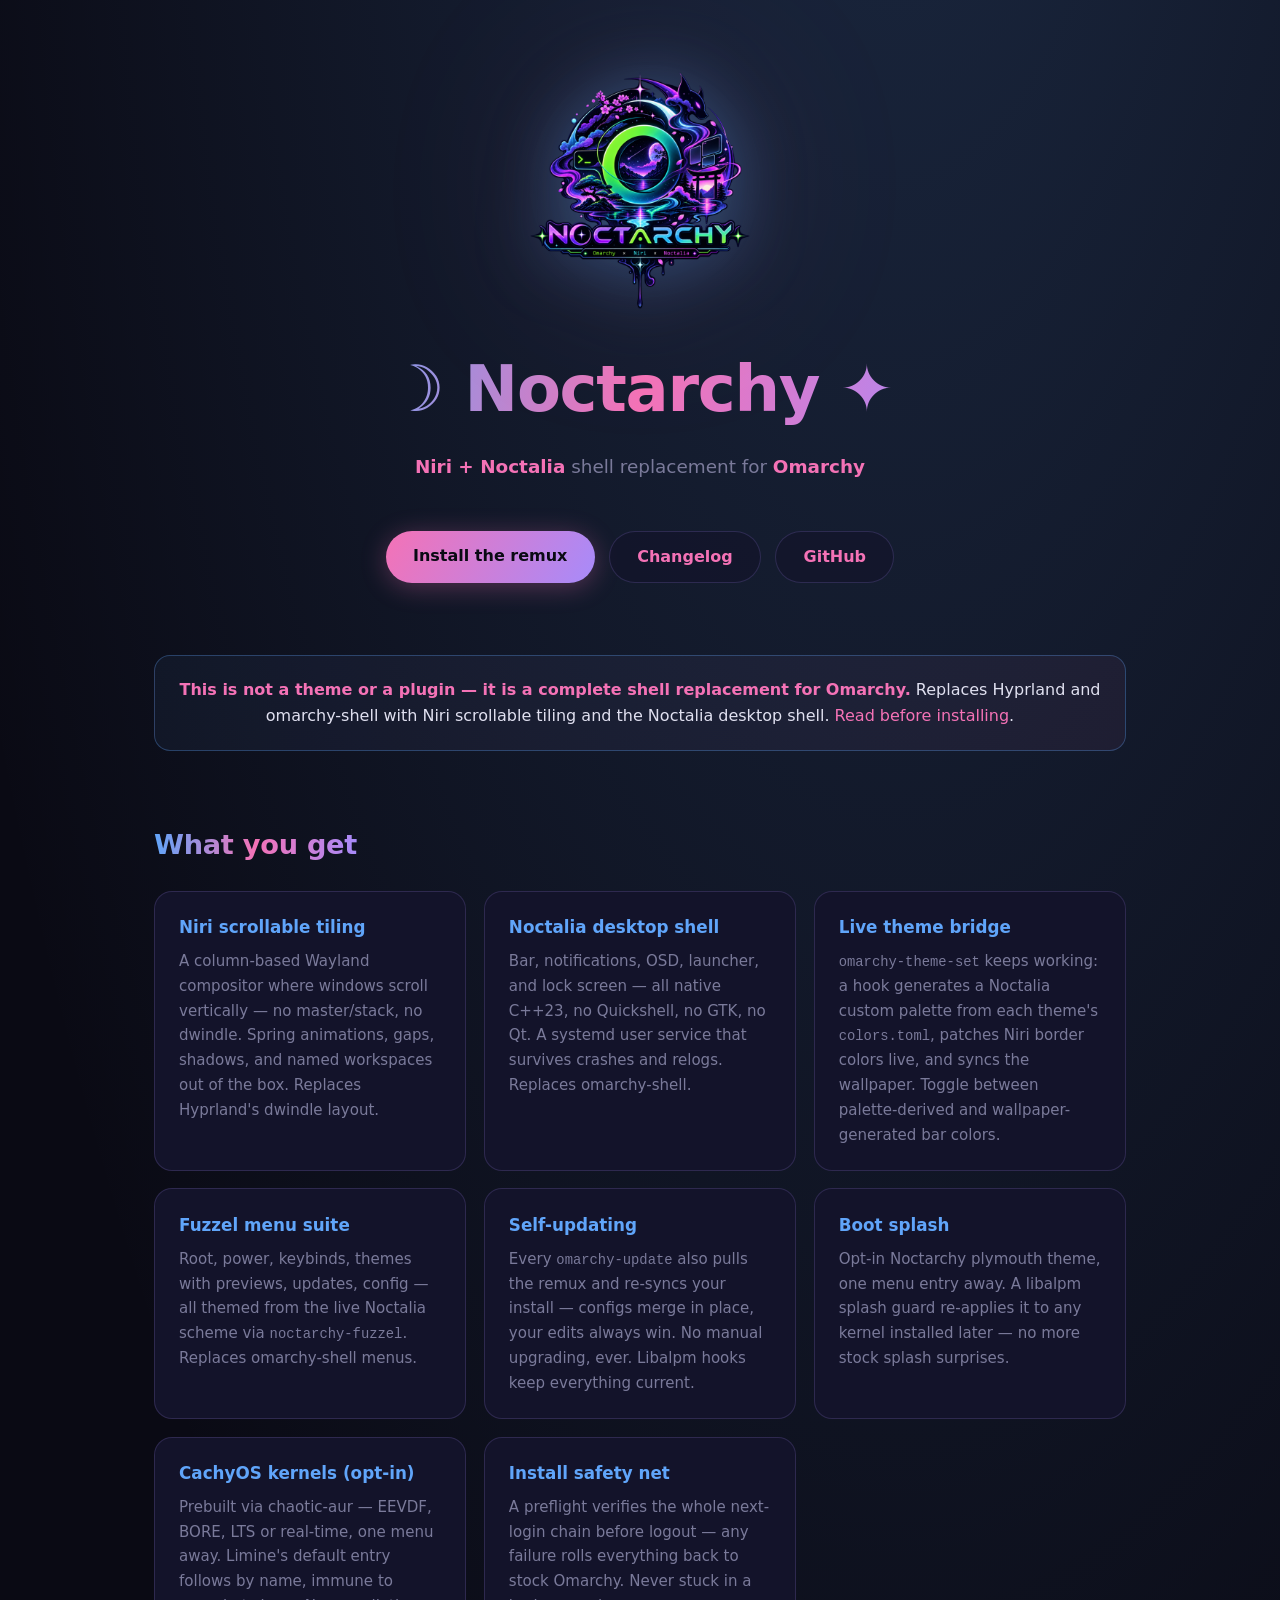
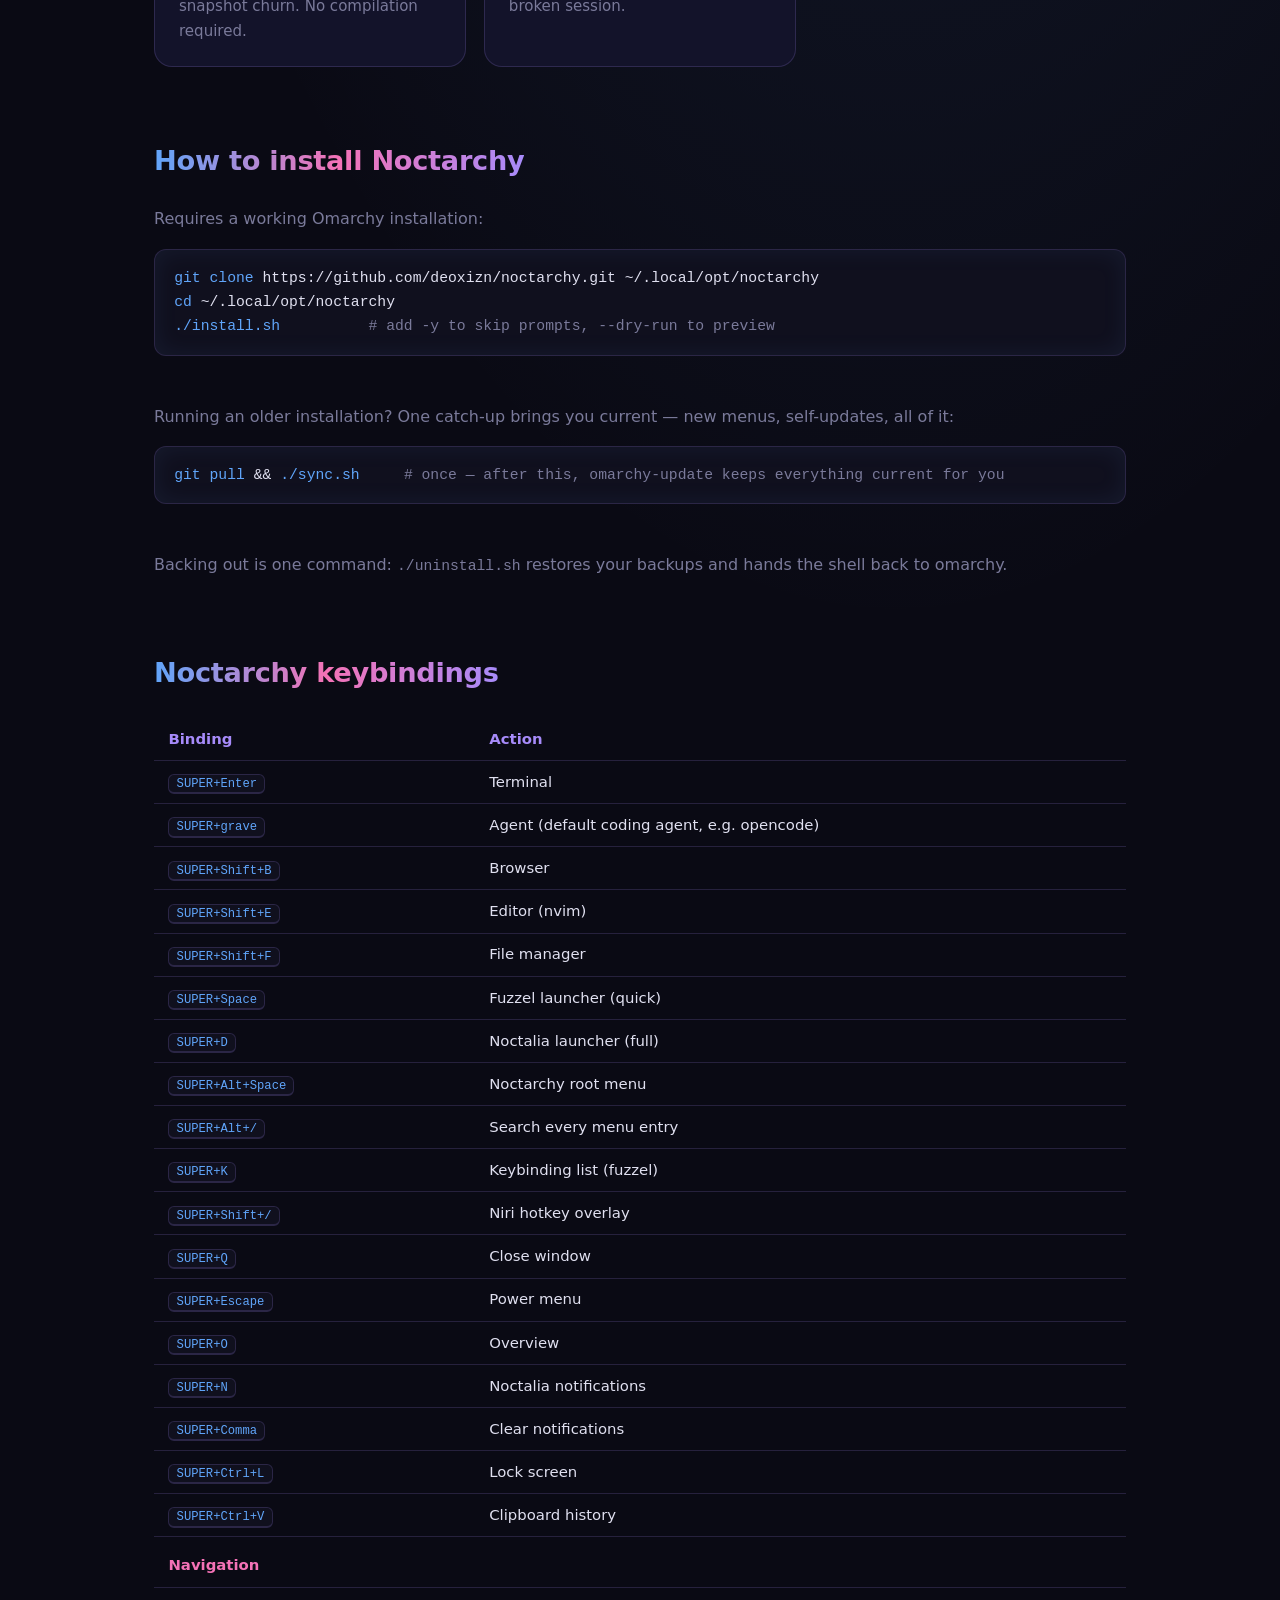
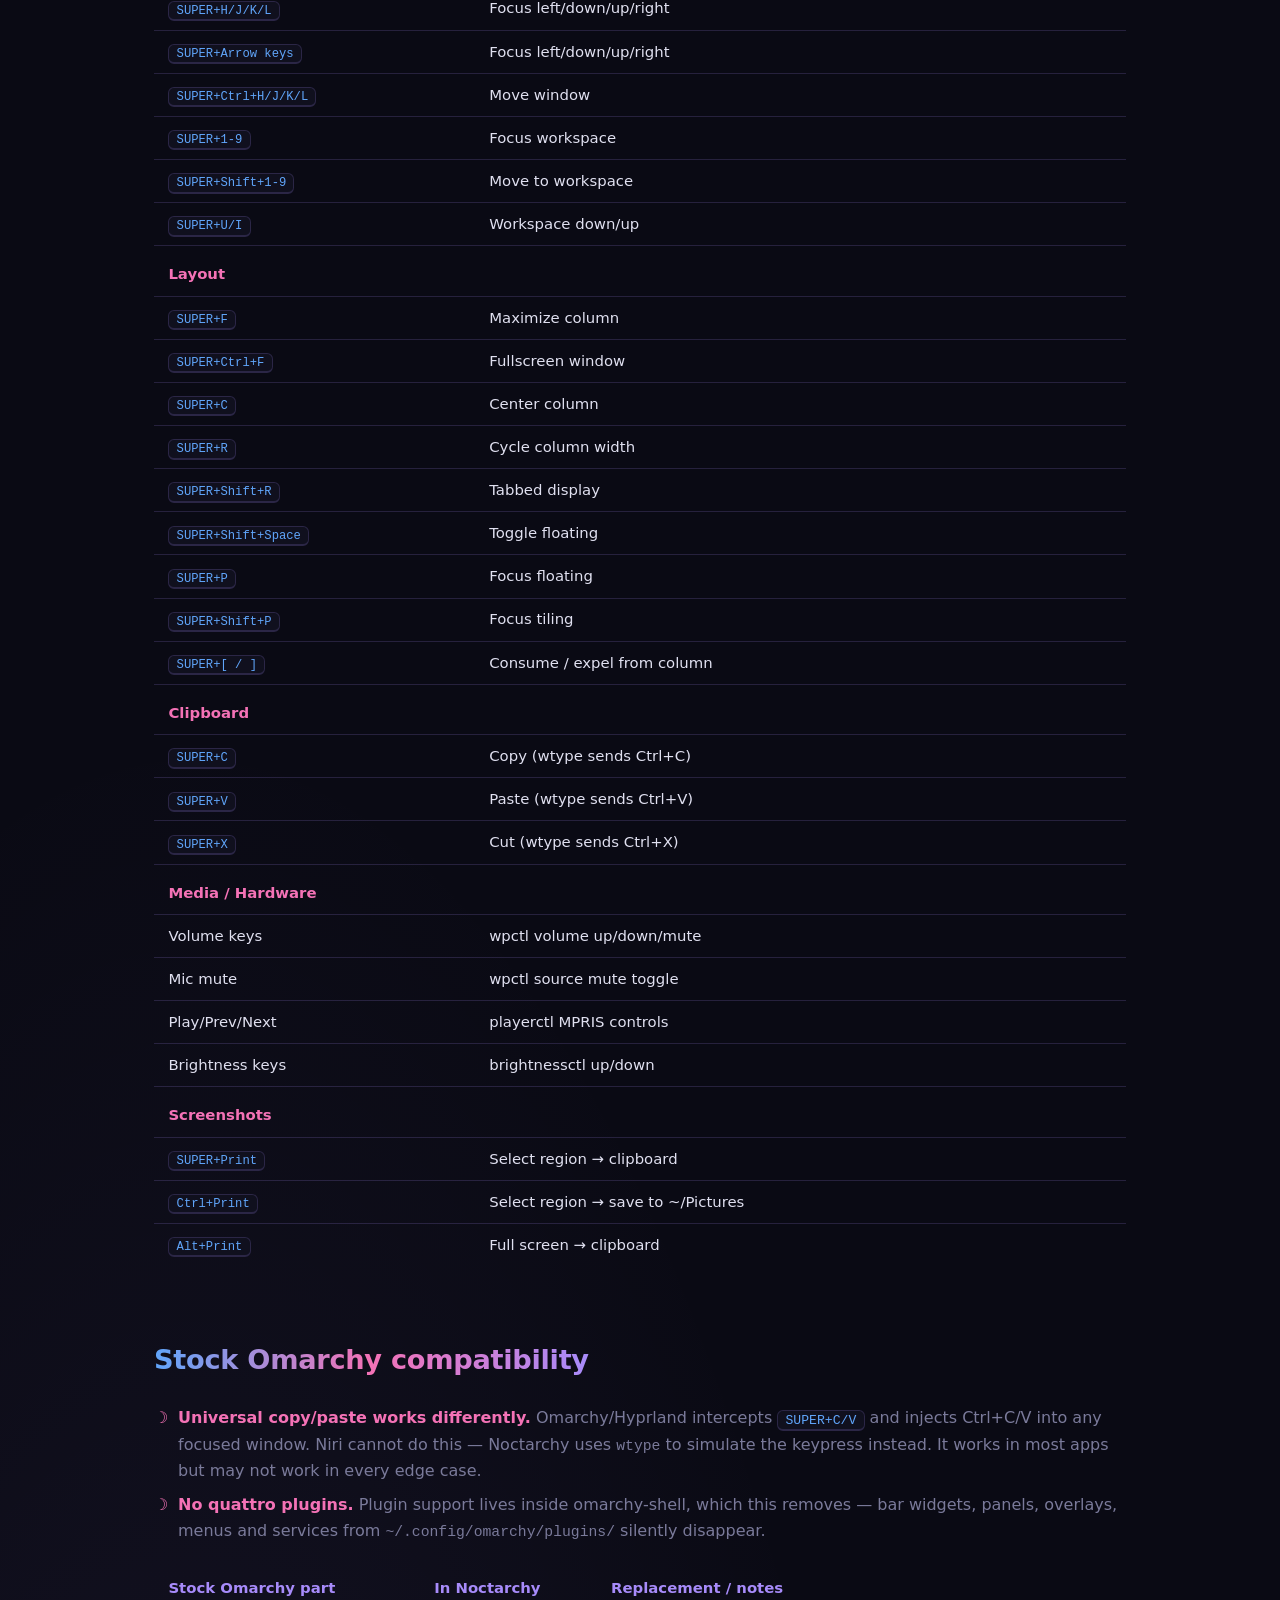
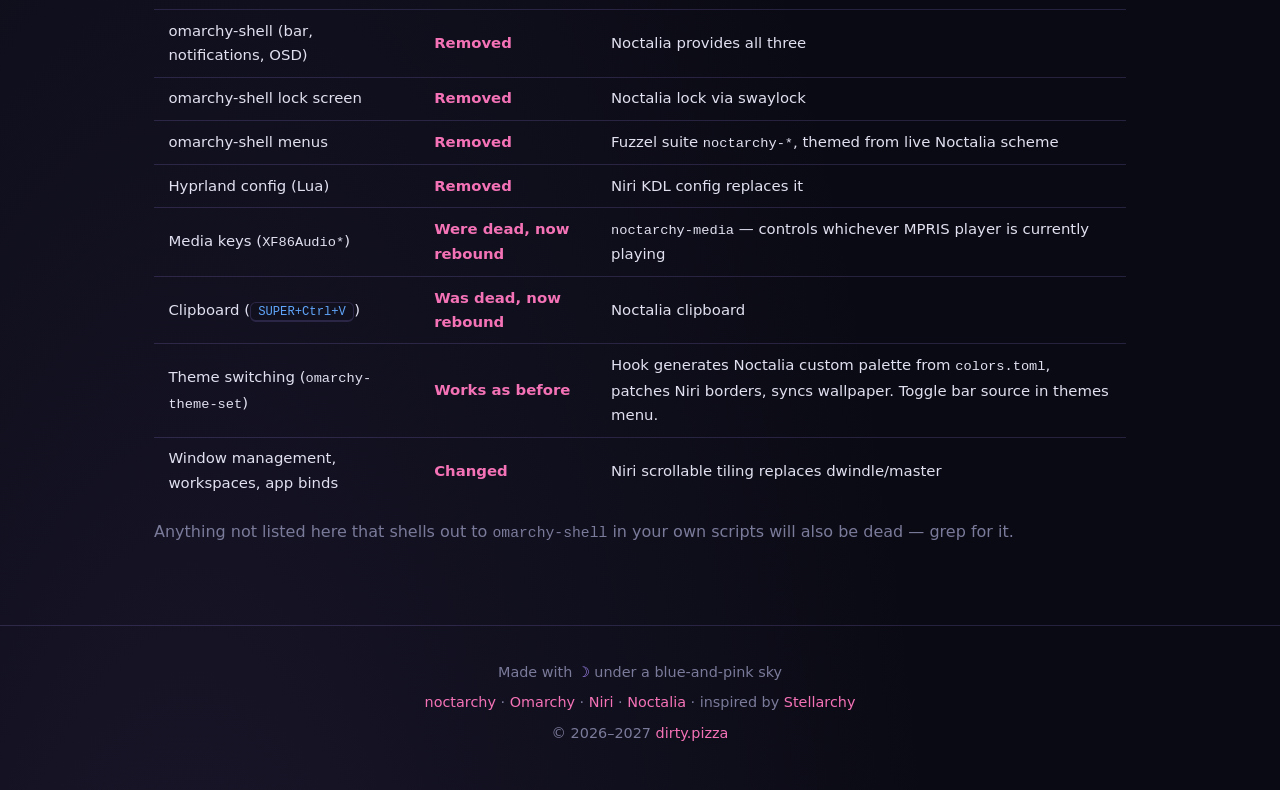
==== commit 842ad53b: "menu: separate global search picker on Super+Alt+/ Flat index inside the root menu hurt navigation (" ====
--- a/docs/index.html
+++ b/docs/index.html
@@ -235,6 +235,7 @@
     <tr><td><kbd>SUPER+Space</kbd></td><td>Fuzzel launcher (quick)</td></tr>
     <tr><td><kbd>SUPER+D</kbd></td><td>Noctalia launcher (full)</td></tr>
     <tr><td><kbd>SUPER+Alt+Space</kbd></td><td>Noctarchy root menu</td></tr>
+    <tr><td><kbd>SUPER+Alt+/</kbd></td><td>Search every menu entry</td></tr>
     <tr><td><kbd>SUPER+K</kbd></td><td>Keybinding list (fuzzel)</td></tr>
     <tr><td><kbd>SUPER+Shift+/</kbd></td><td>Niri hotkey overlay</td></tr>
     <tr><td><kbd>SUPER+Q</kbd></td><td>Close window</td></tr>
@@ -304,7 +305,7 @@
     <a href="https://github.com/basecamp/omarchy" target="_blank" rel="noopener">Omarchy</a> ·
     <a href="https://github.com/niri-wm/niri" target="_blank" rel="noopener">Niri</a> ·
     <a href="https://github.com/noctalia-dev/noctalia" target="_blank" rel="noopener">Noctalia</a> ·
-    inspired by <a href="https://github.com/deoxizn/omartia-dots-remux" target="_blank" rel="noopener">Stellarchy</a>
+    inspired by <a href="https://github.com/deoxizn/stellarchy" target="_blank" rel="noopener">Stellarchy</a>
   </div>
   <div style="margin-top:.4rem;">© 2026–2027 <a href="https://dirty.pizza" target="_blank" rel="noopener">dirty.pizza</a></div>
 </footer>
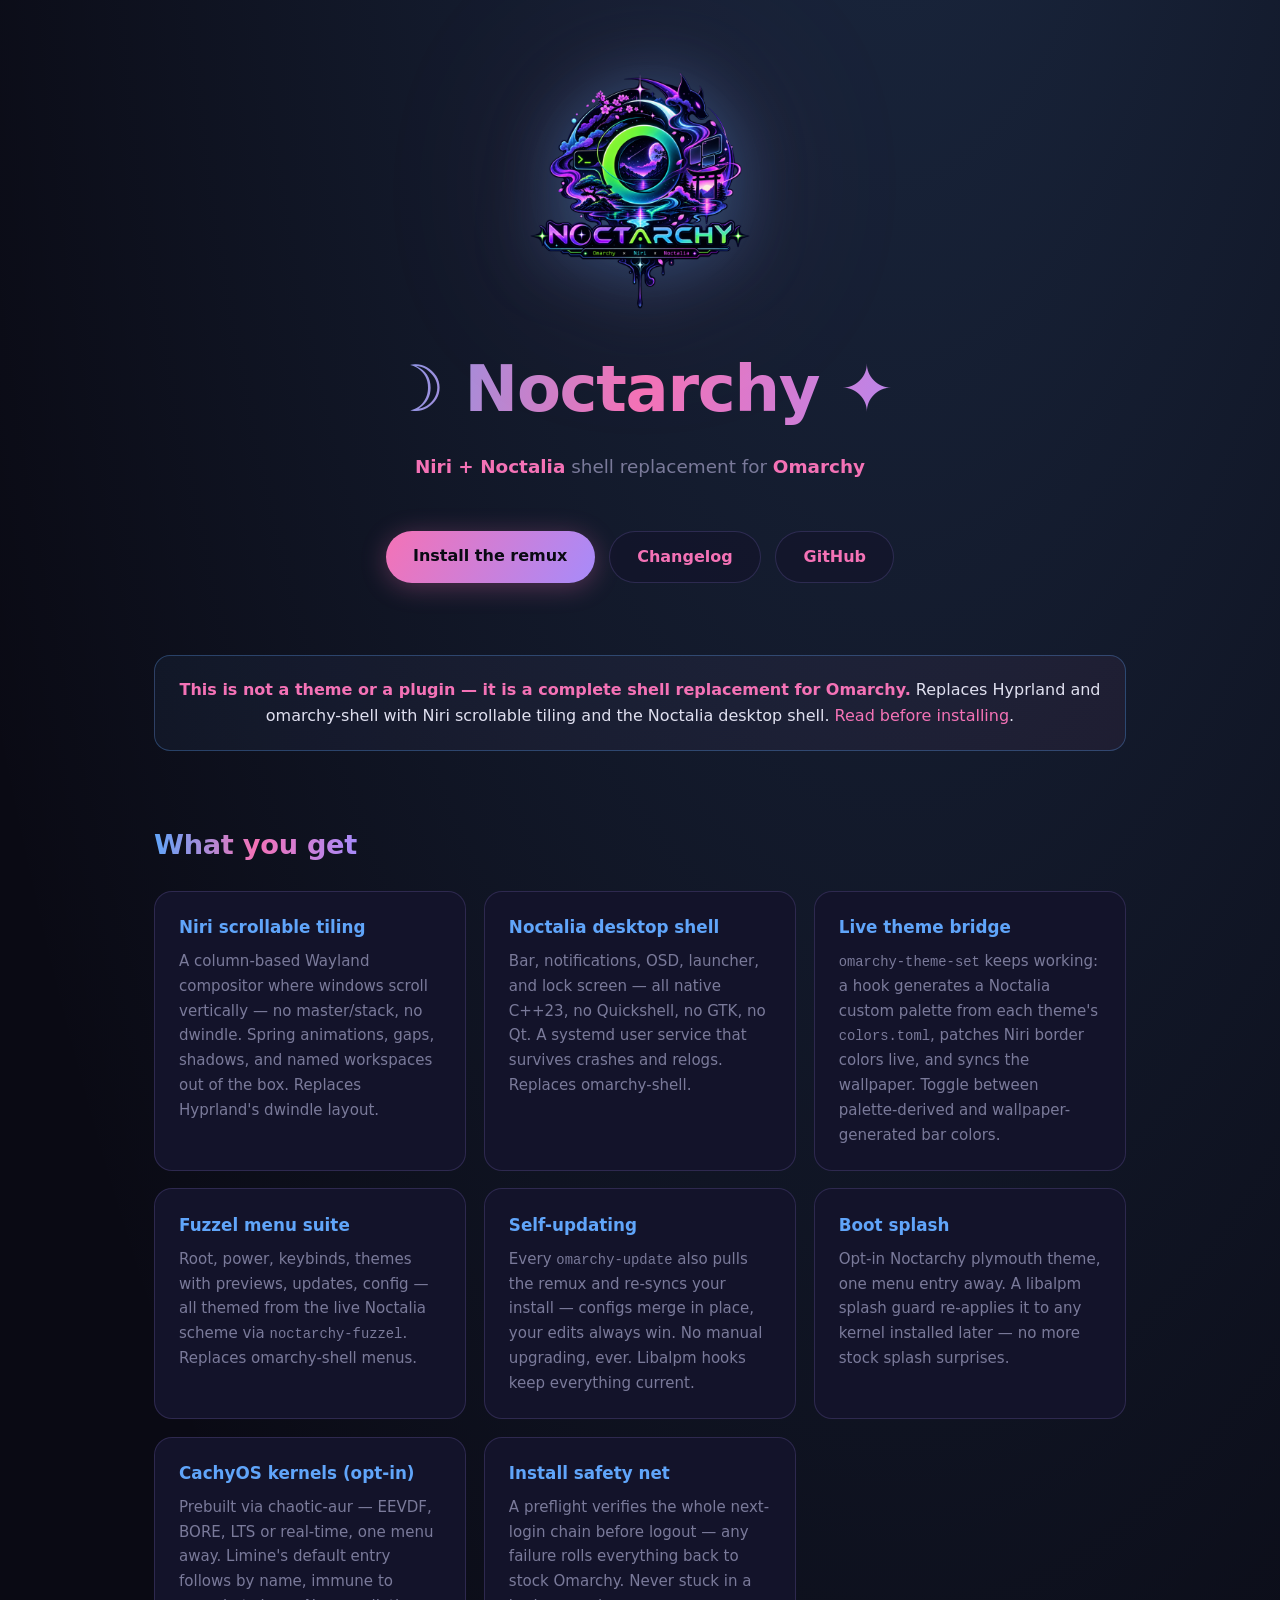
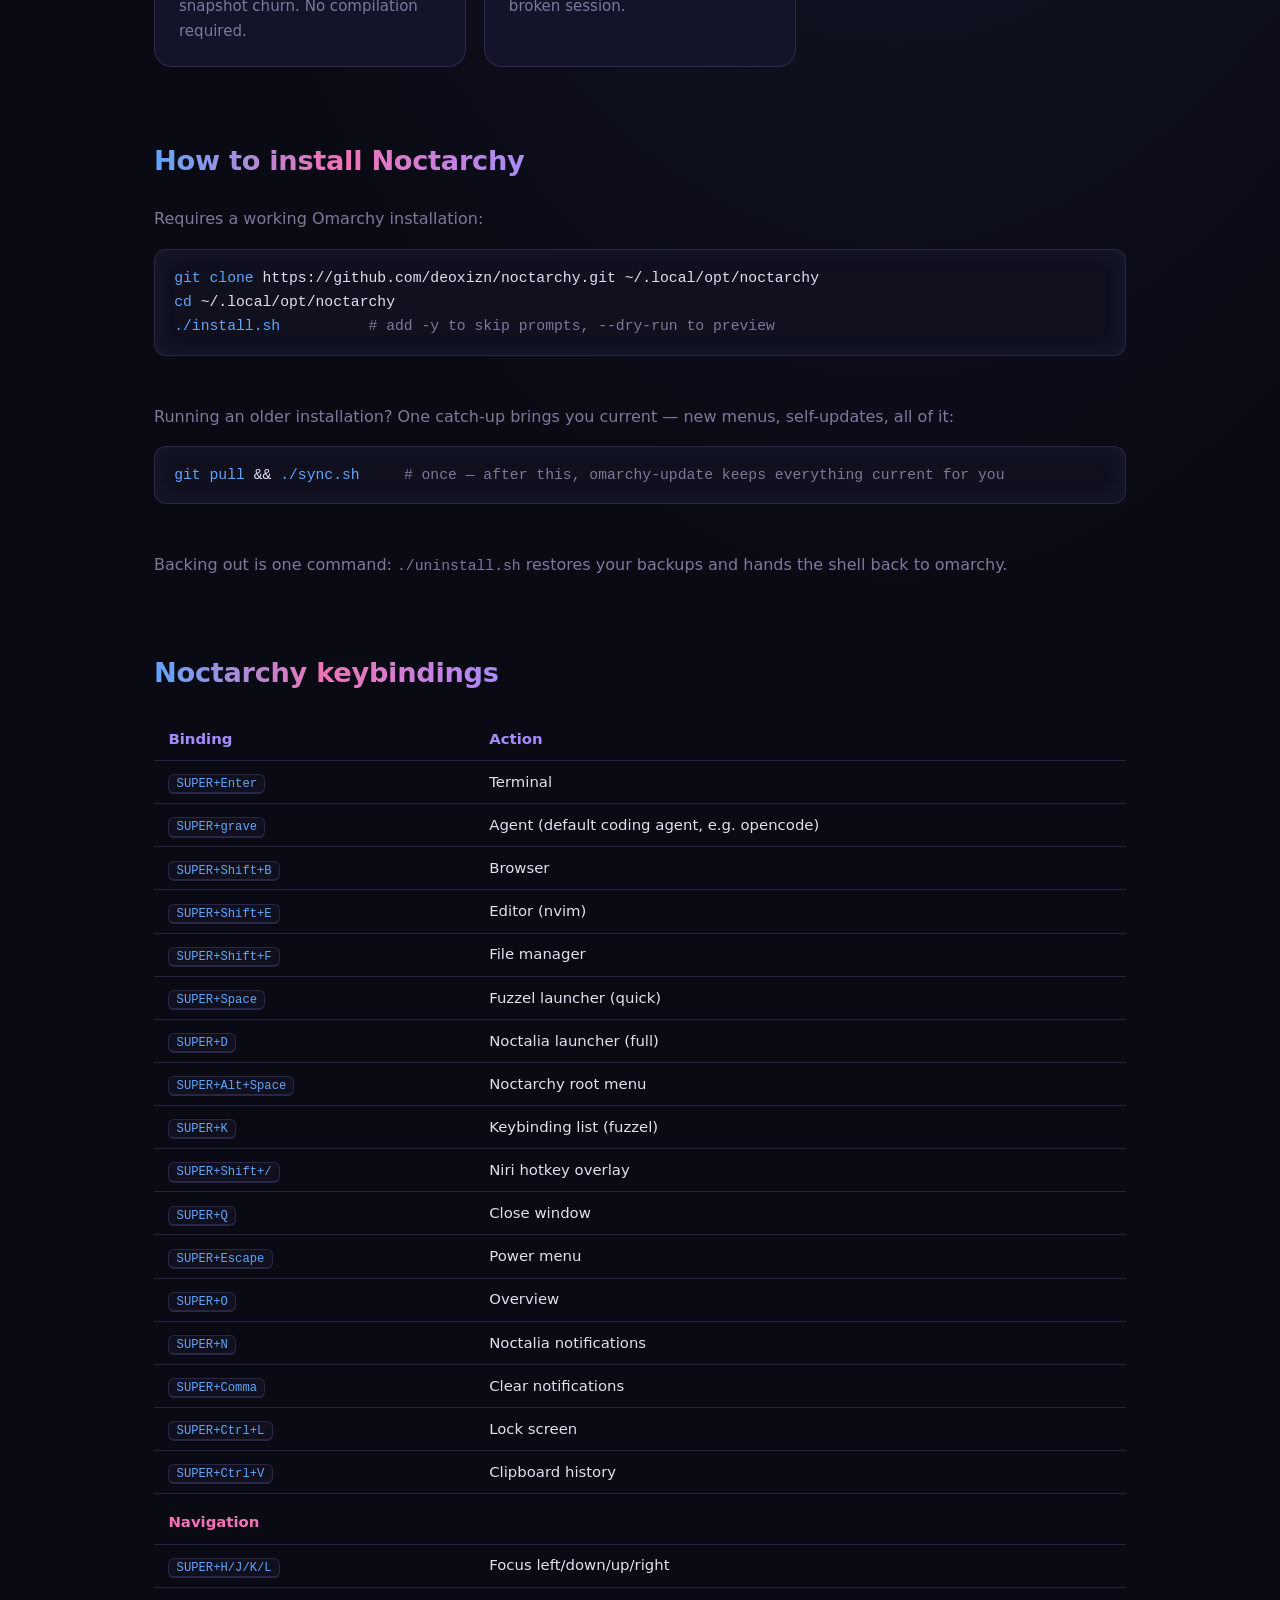
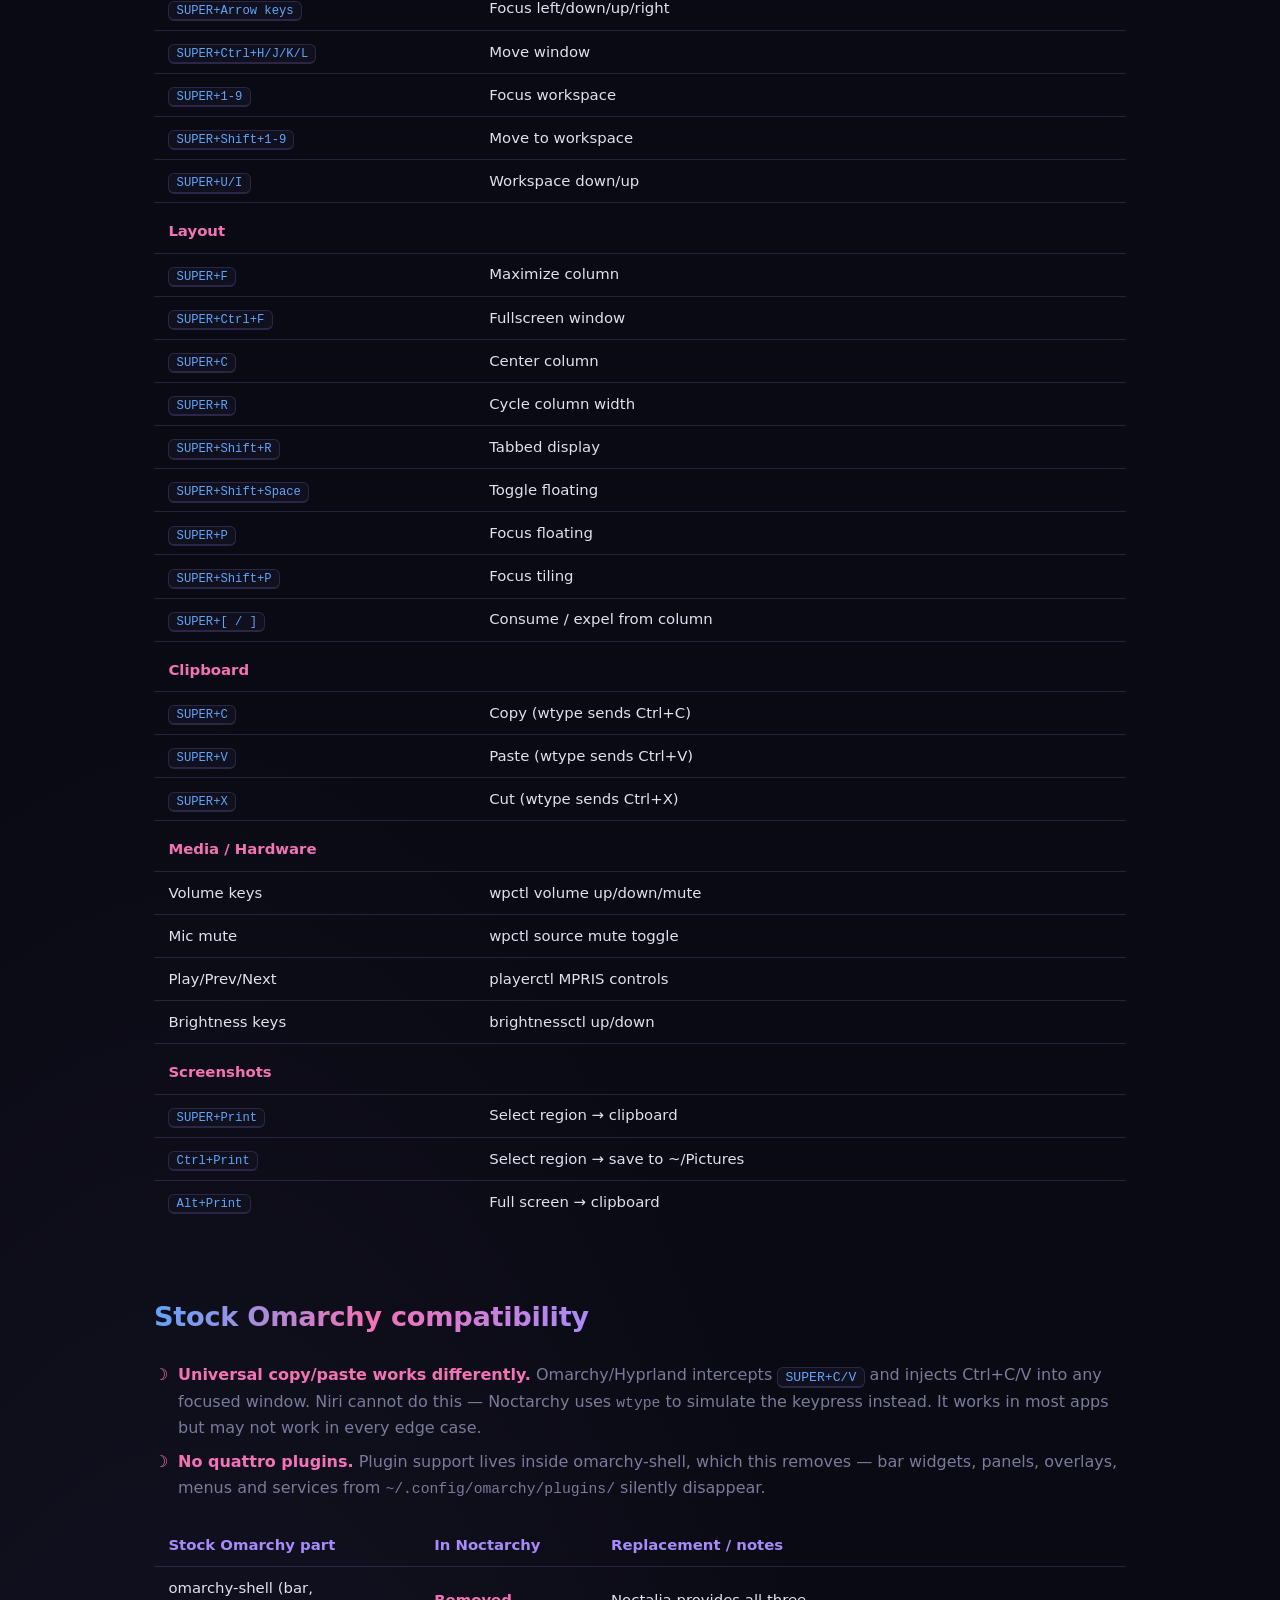
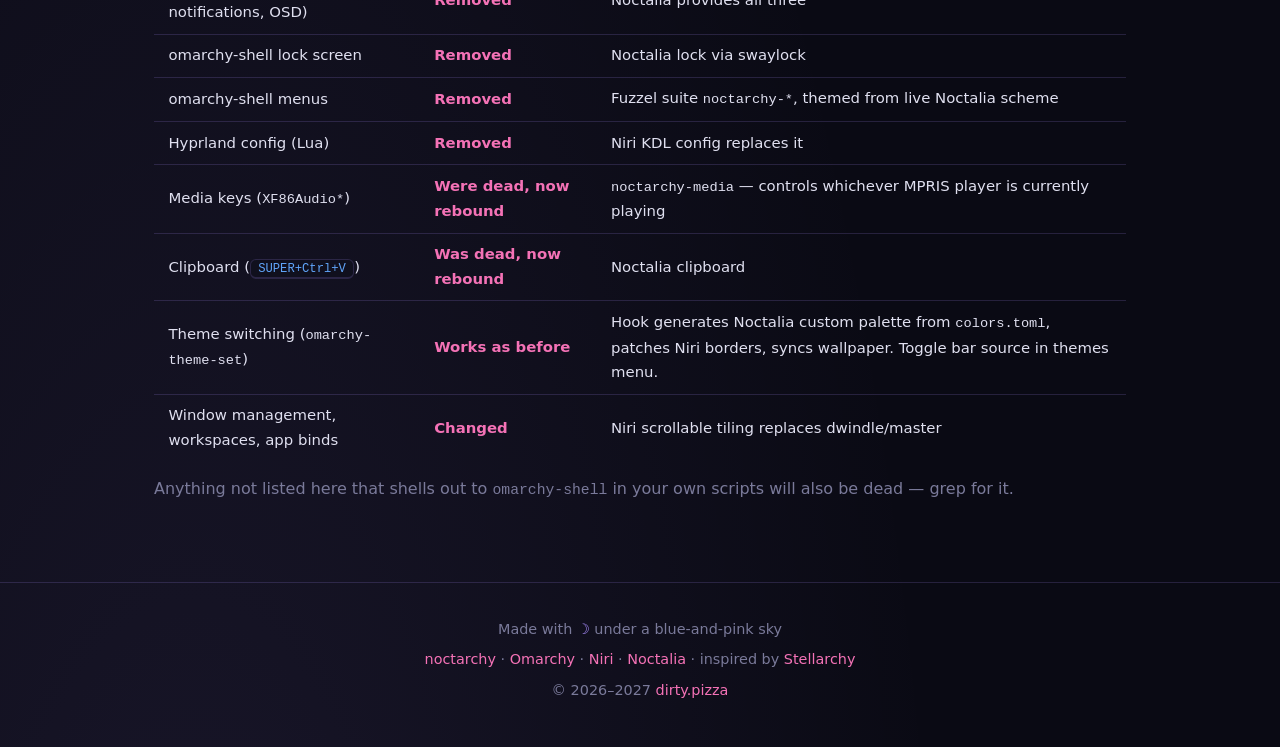
==== commit 37d10fcb: "menu: scrap global search picker (Super+Alt+/) Both the in-menu flat index and the standalone search" ====
--- a/docs/index.html
+++ b/docs/index.html
@@ -235,7 +235,6 @@
     <tr><td><kbd>SUPER+Space</kbd></td><td>Fuzzel launcher (quick)</td></tr>
     <tr><td><kbd>SUPER+D</kbd></td><td>Noctalia launcher (full)</td></tr>
     <tr><td><kbd>SUPER+Alt+Space</kbd></td><td>Noctarchy root menu</td></tr>
-    <tr><td><kbd>SUPER+Alt+/</kbd></td><td>Search every menu entry</td></tr>
     <tr><td><kbd>SUPER+K</kbd></td><td>Keybinding list (fuzzel)</td></tr>
     <tr><td><kbd>SUPER+Shift+/</kbd></td><td>Niri hotkey overlay</td></tr>
     <tr><td><kbd>SUPER+Q</kbd></td><td>Close window</td></tr>
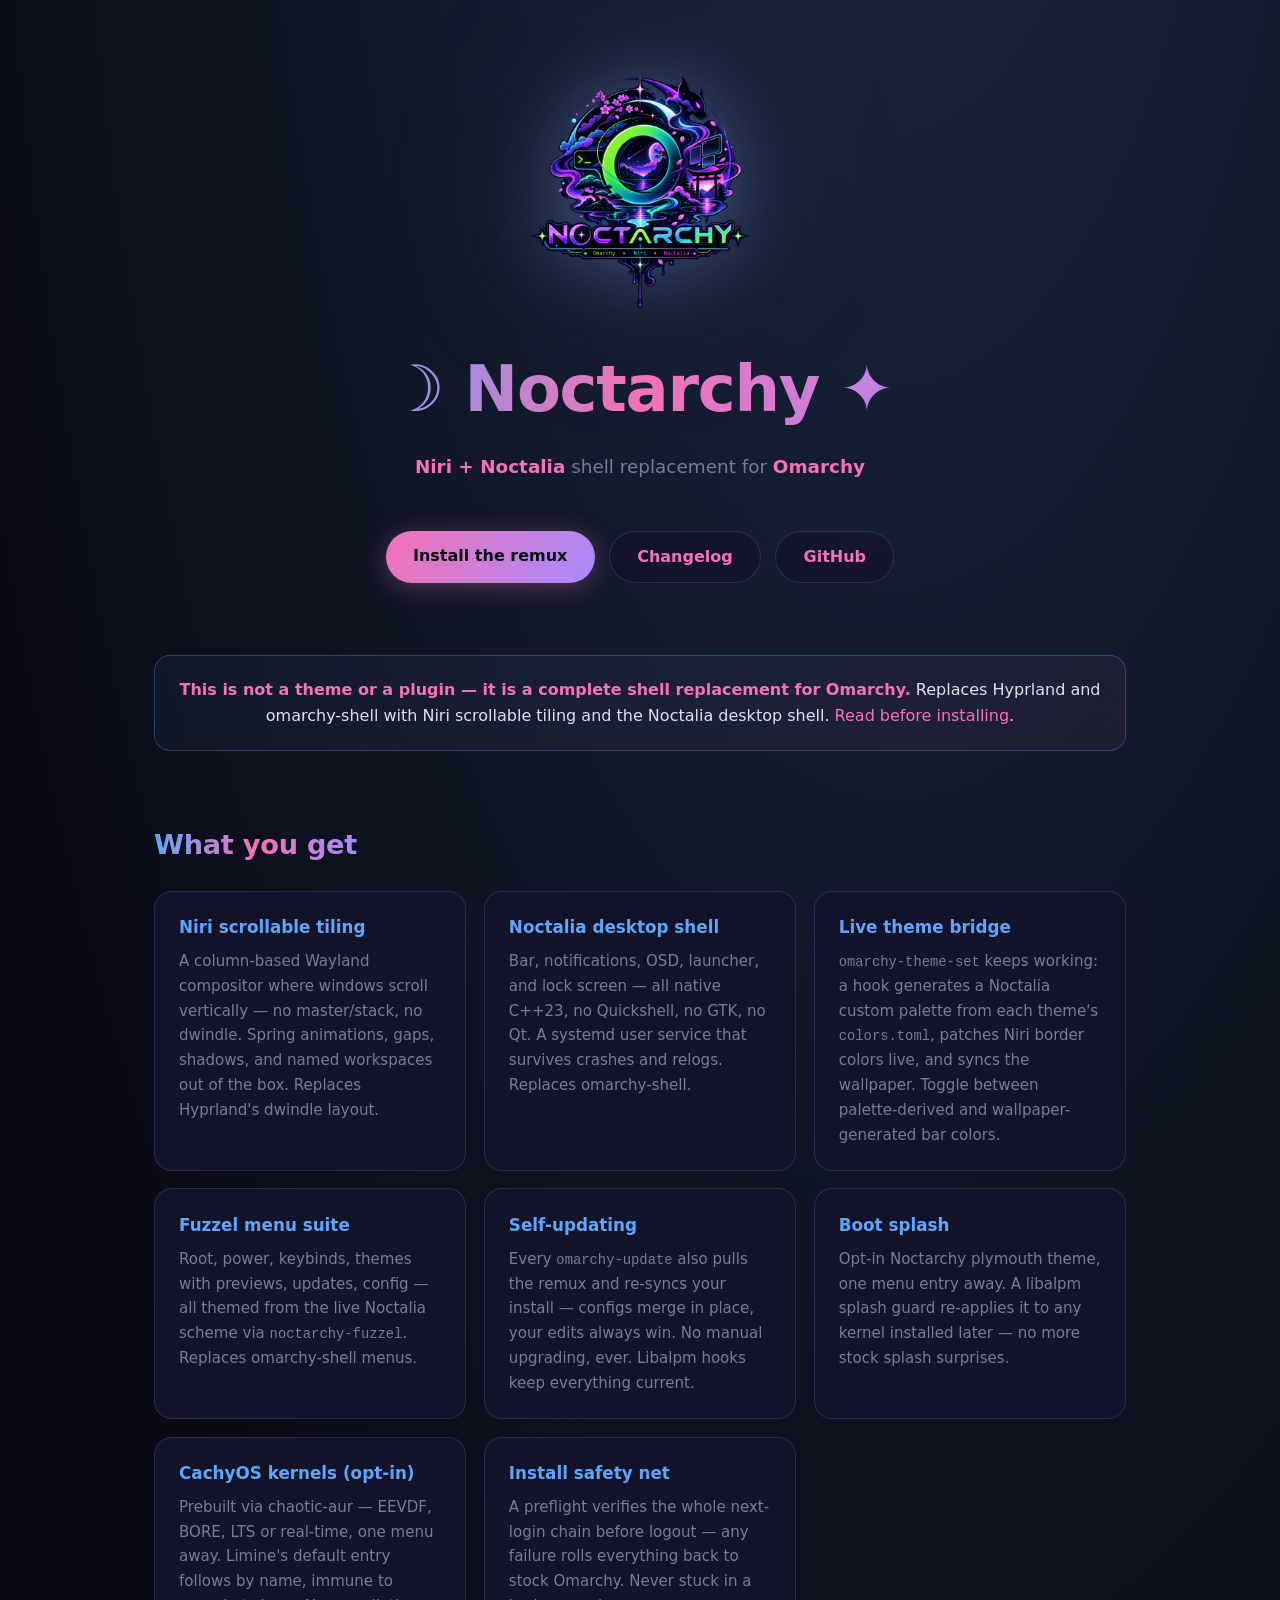
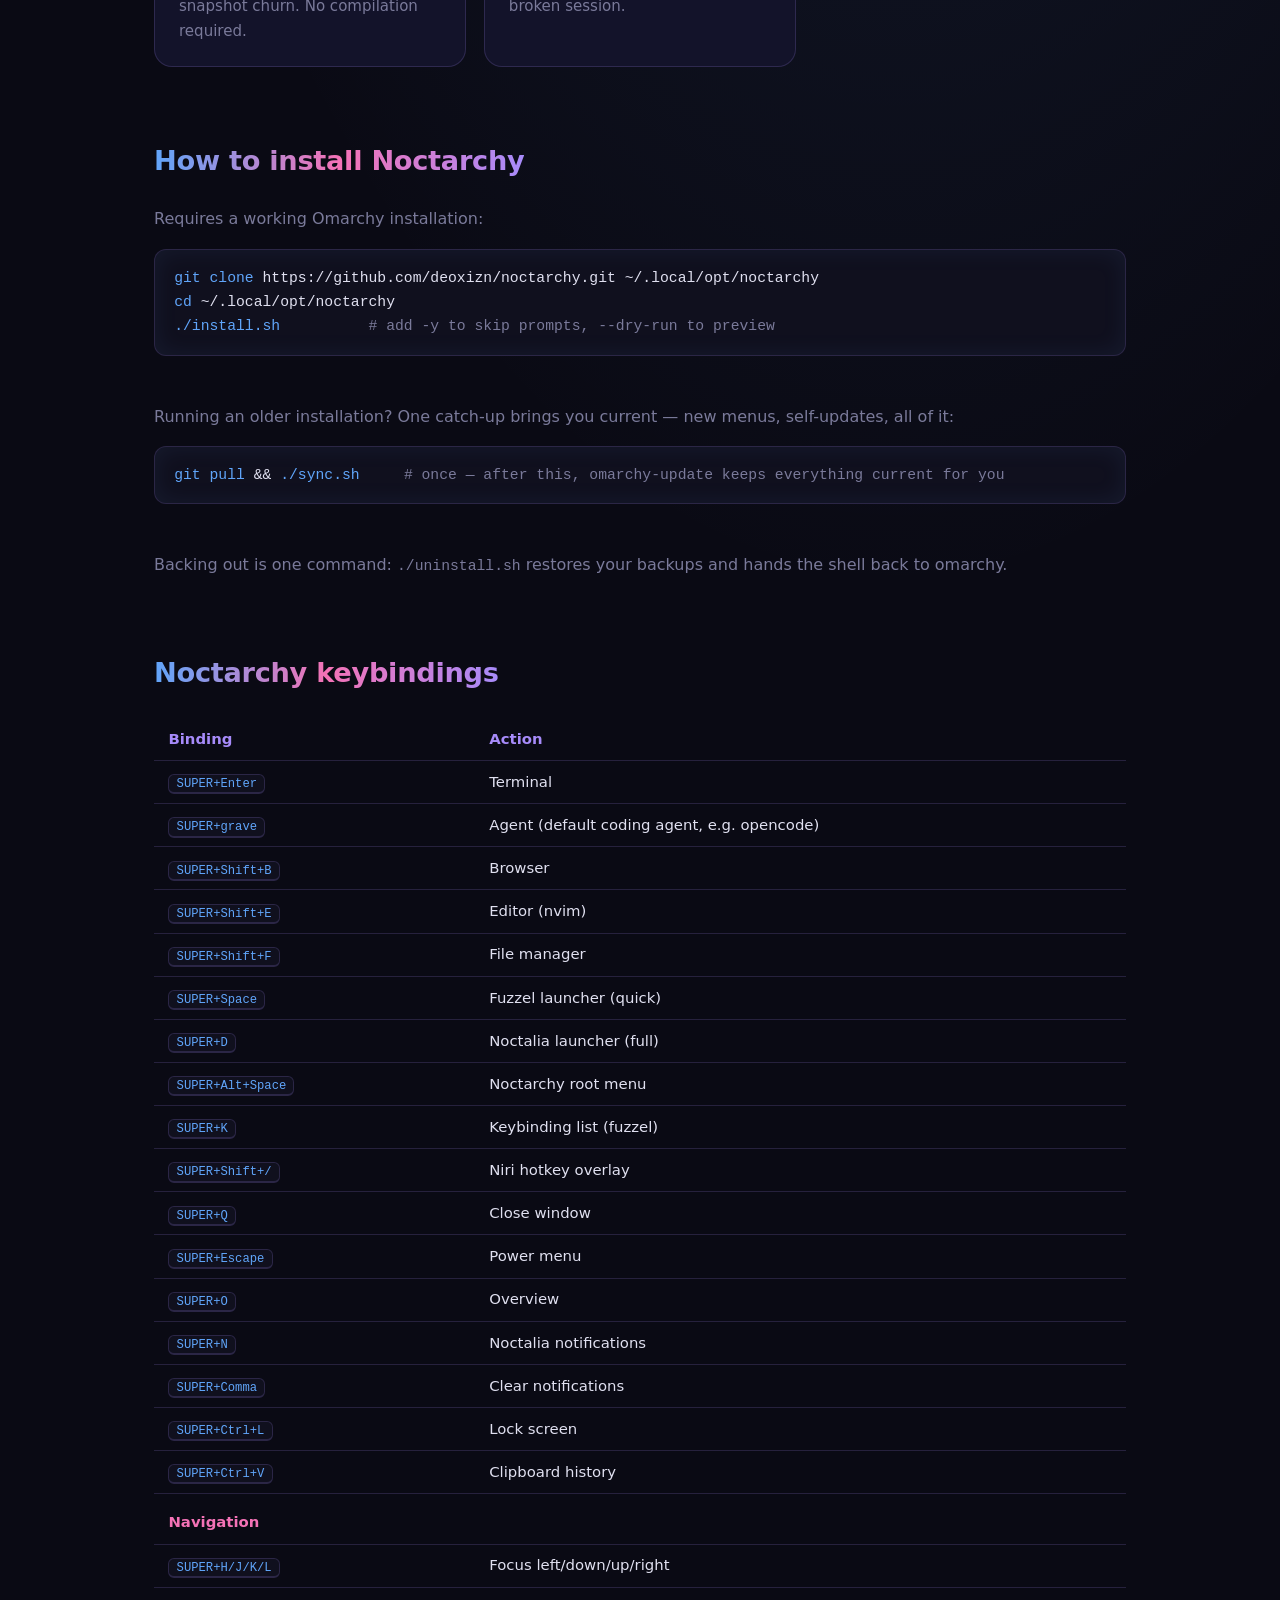
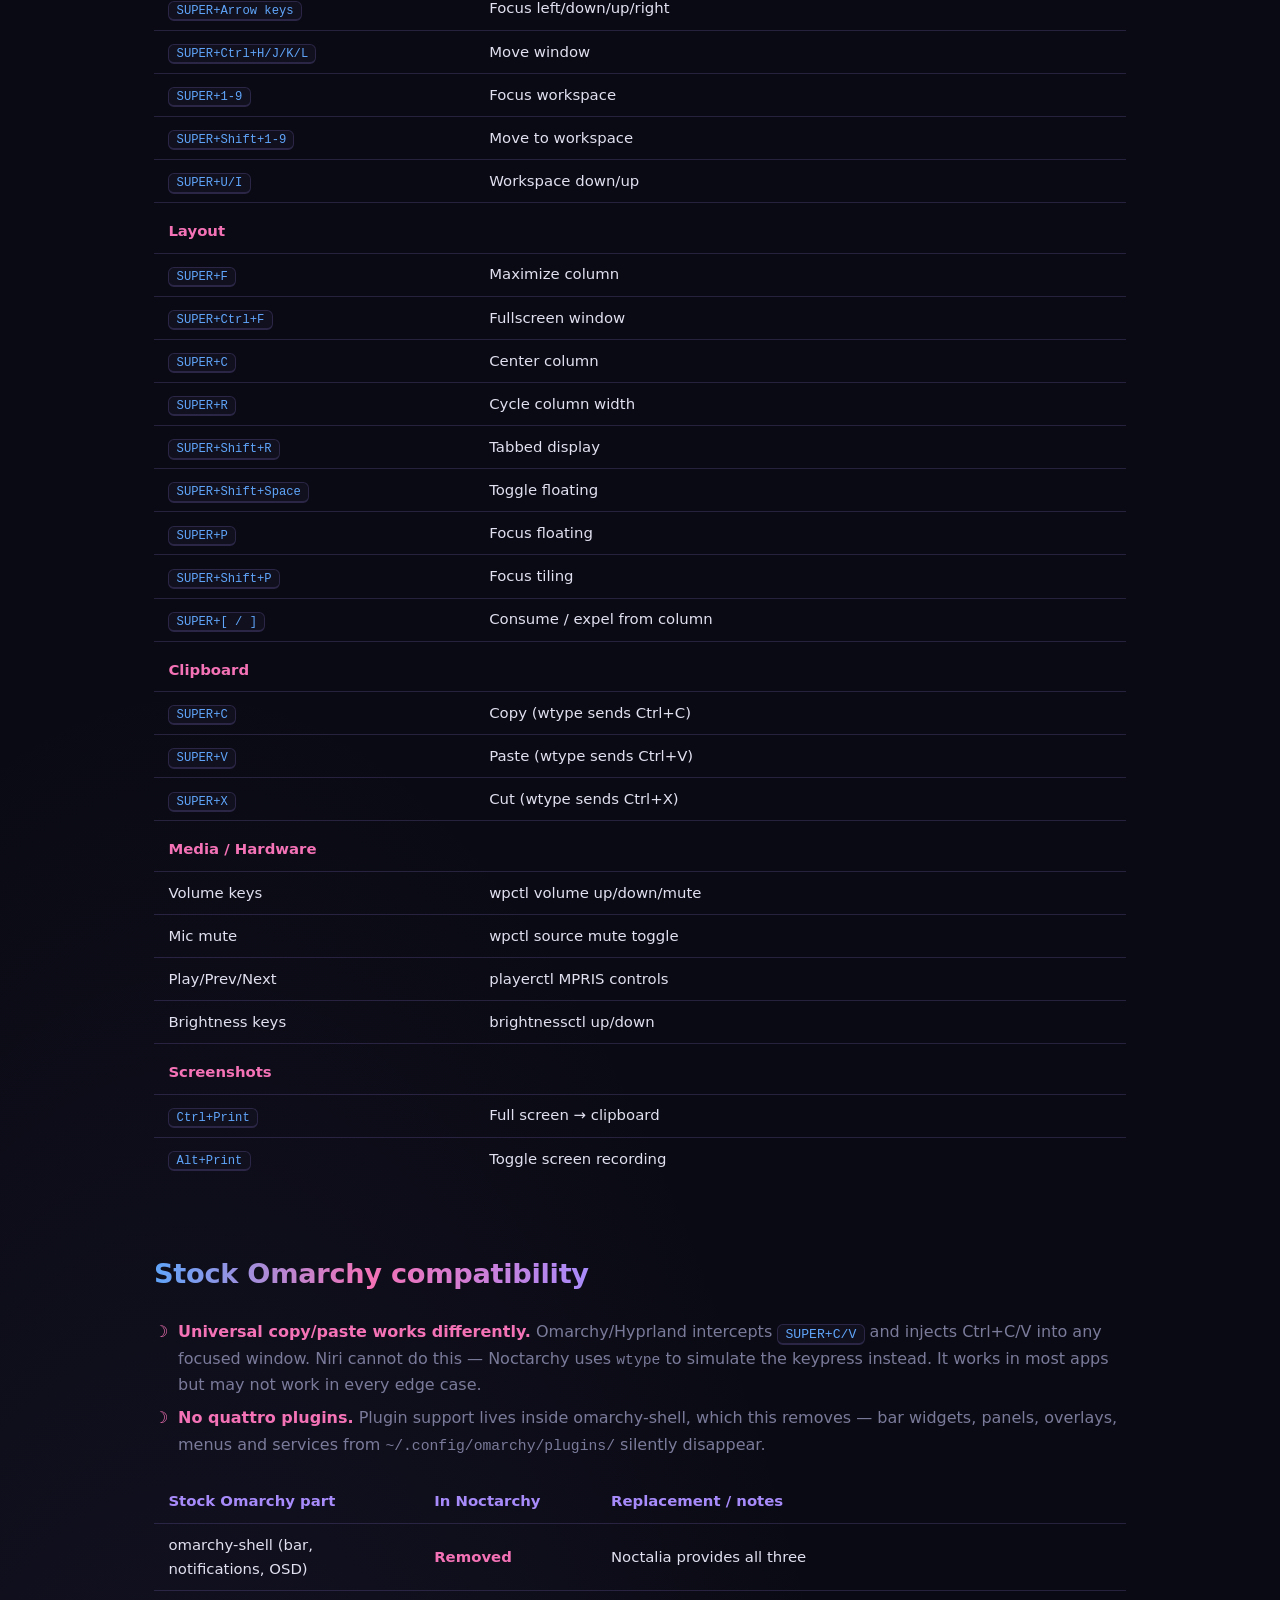
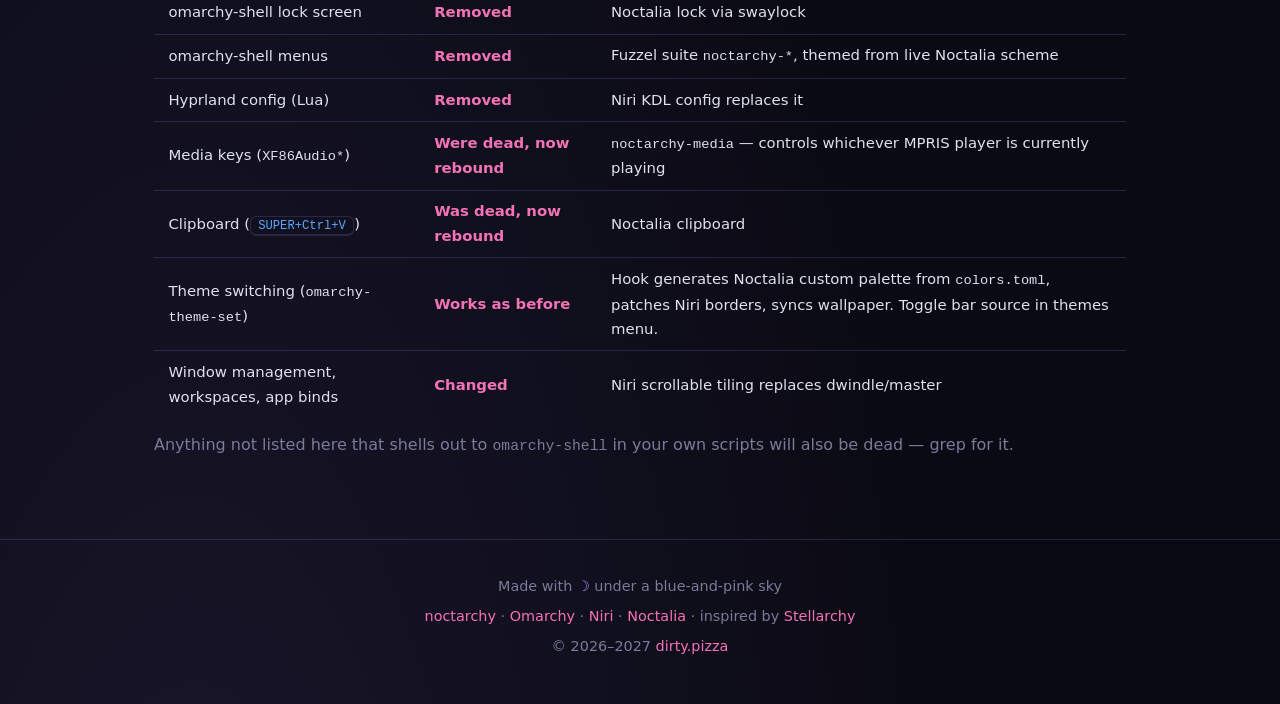
==== commit 7bd0727a: "capture: Niri-native screen recorder (Alt+Print), drop dead slurp binds - Add noctarchy-screenrecord" ====
--- a/docs/index.html
+++ b/docs/index.html
@@ -271,9 +271,8 @@
     <tr><td>Play/Prev/Next</td><td>playerctl MPRIS controls</td></tr>
     <tr><td>Brightness keys</td><td>brightnessctl up/down</td></tr>
     <tr><td colspan="2" style="padding-top:1rem;"><b>Screenshots</b></td></tr>
-    <tr><td><kbd>SUPER+Print</kbd></td><td>Select region → clipboard</td></tr>
-    <tr><td><kbd>Ctrl+Print</kbd></td><td>Select region → save to ~/Pictures</td></tr>
-    <tr><td><kbd>Alt+Print</kbd></td><td>Full screen → clipboard</td></tr>
+    <tr><td><kbd>Ctrl+Print</kbd></td><td>Full screen → clipboard</td></tr>
+    <tr><td><kbd>Alt+Print</kbd></td><td>Toggle screen recording</td></tr>
   </table>
 </section>
 
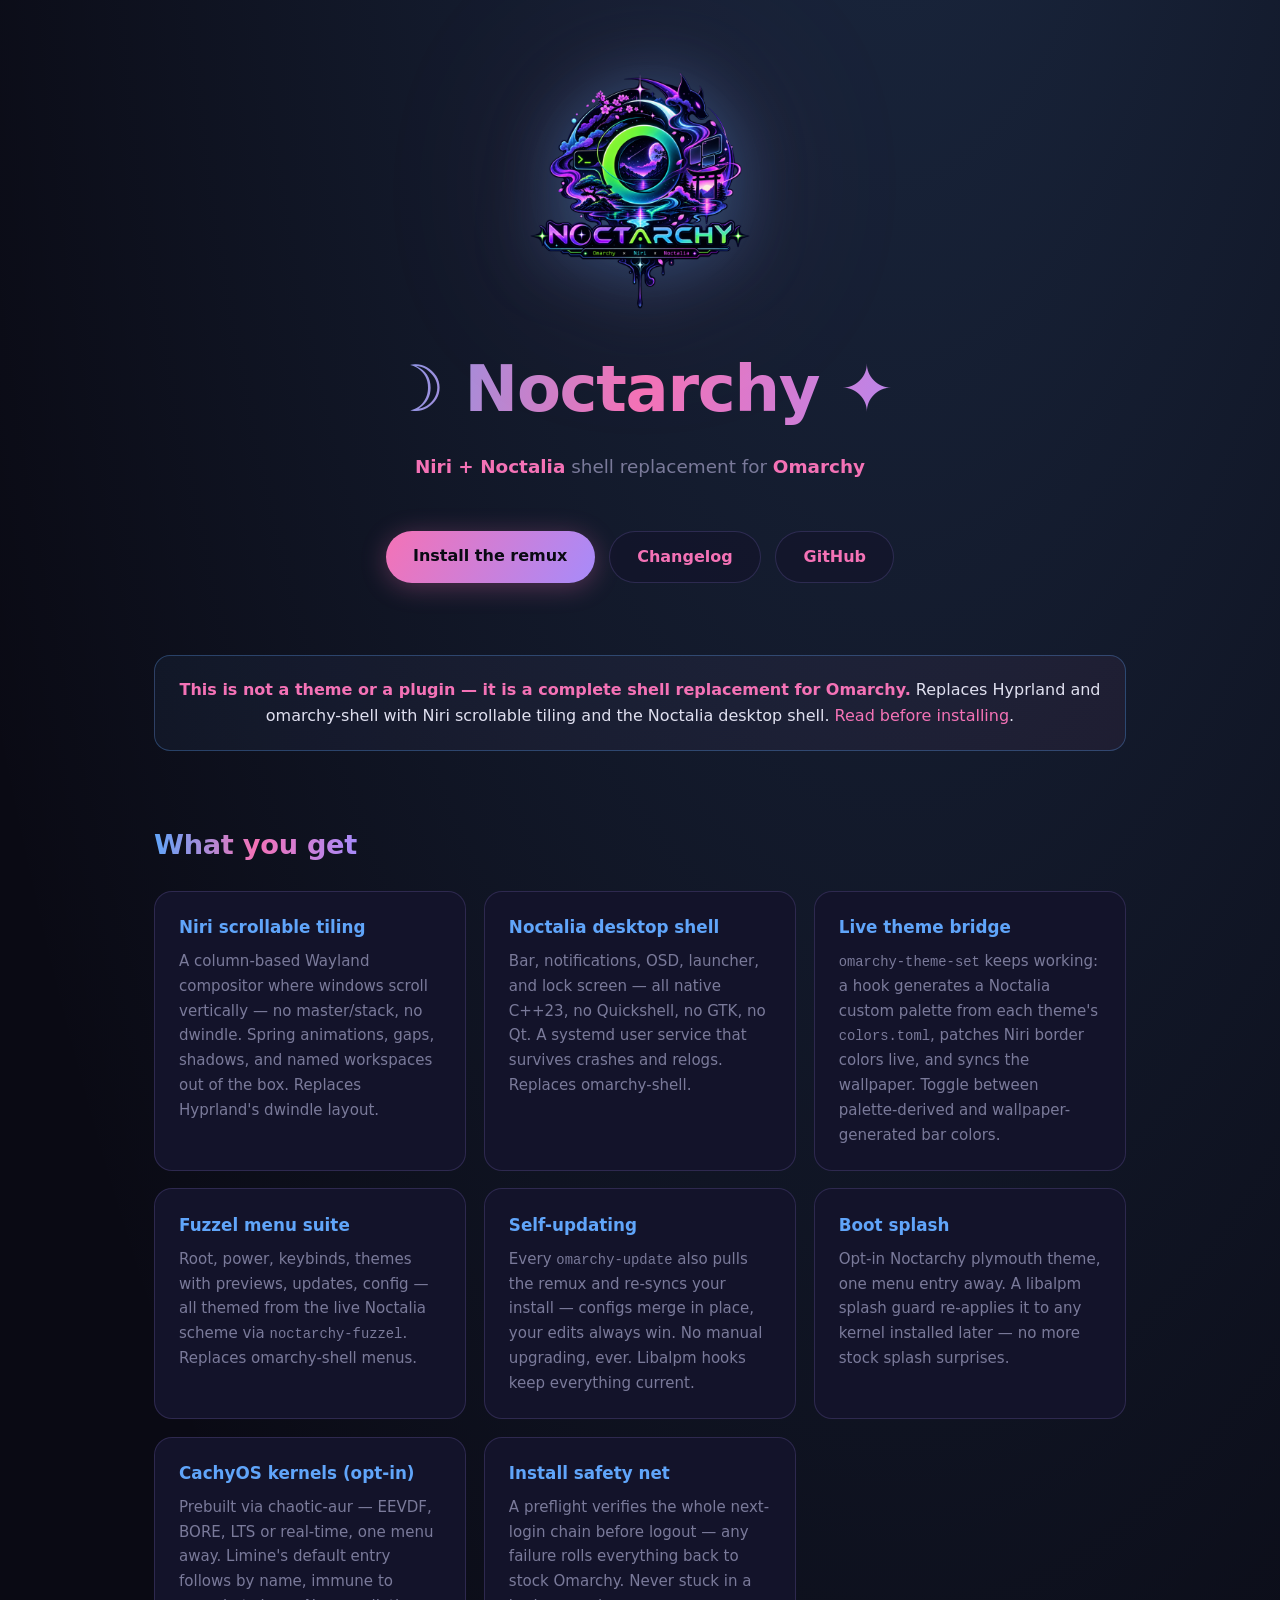
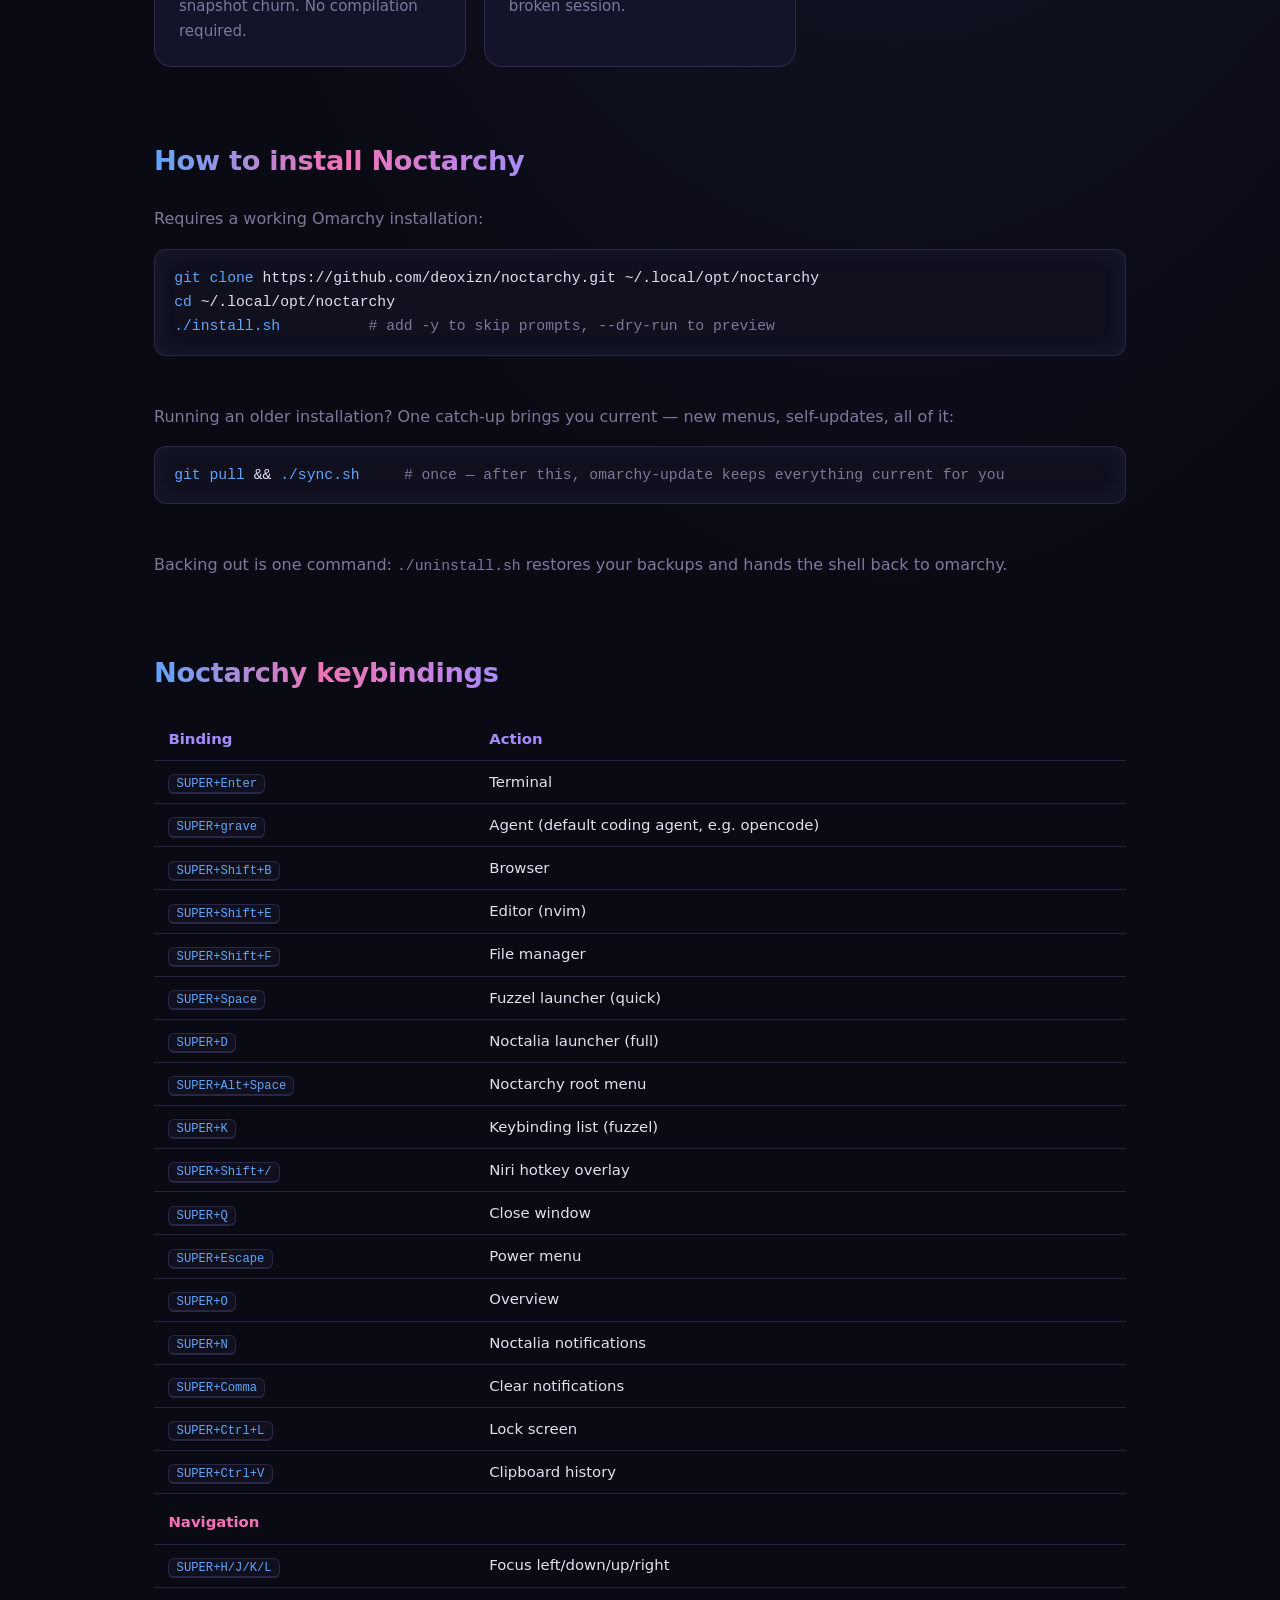
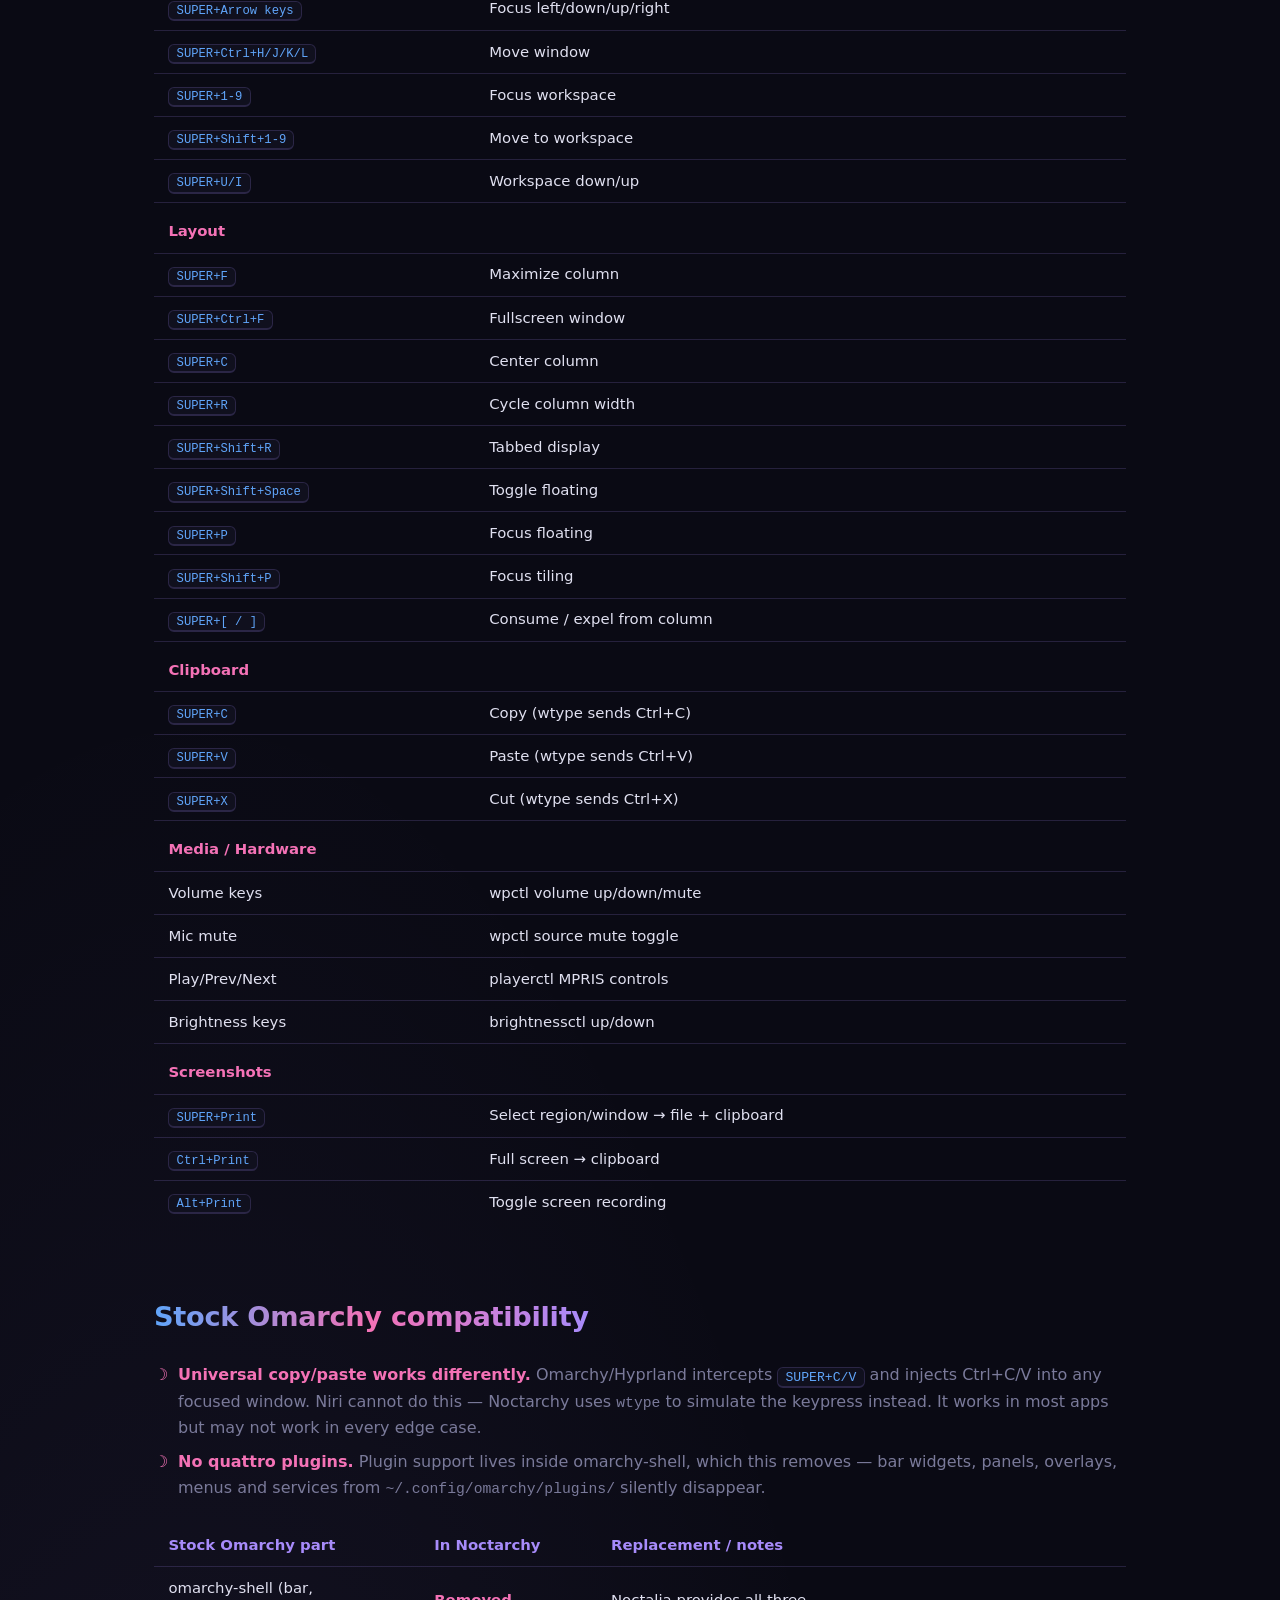
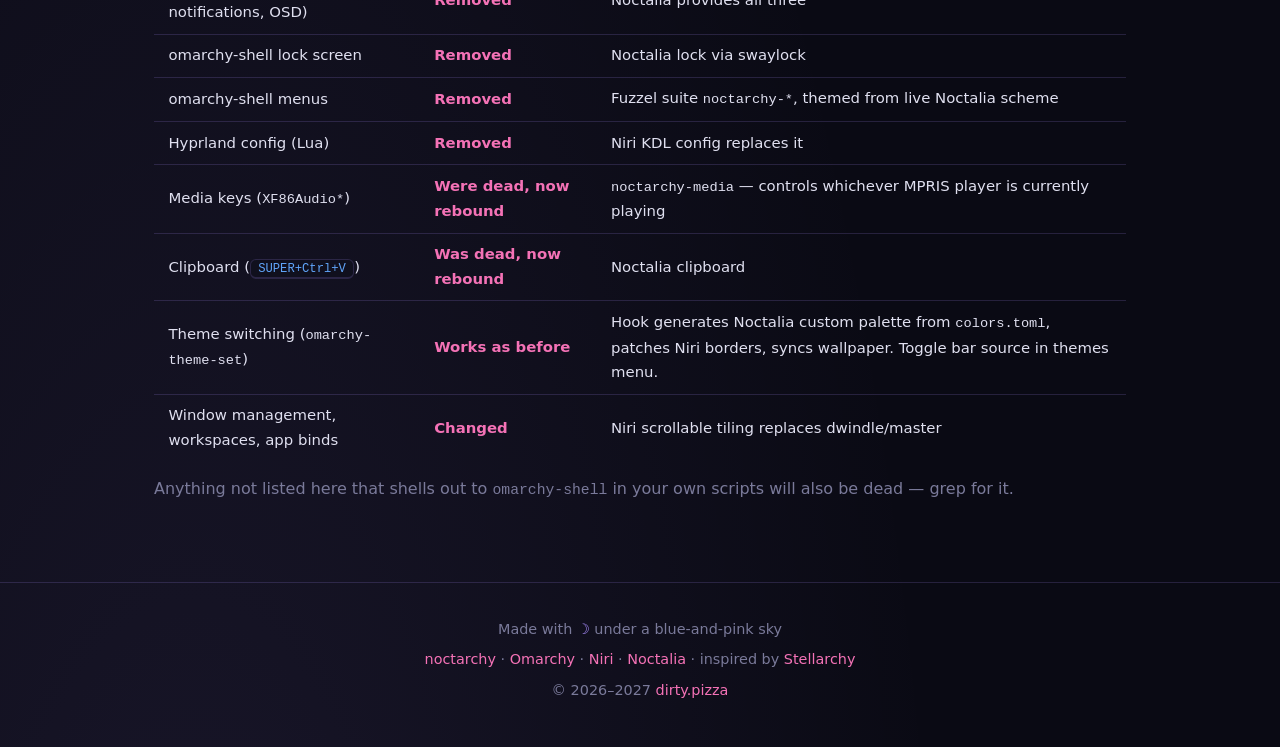
==== commit 5eb5d555: "capture: Niri screenshot select (Super+Print) + recorder changelog" ====
--- a/docs/index.html
+++ b/docs/index.html
@@ -271,6 +271,7 @@
     <tr><td>Play/Prev/Next</td><td>playerctl MPRIS controls</td></tr>
     <tr><td>Brightness keys</td><td>brightnessctl up/down</td></tr>
     <tr><td colspan="2" style="padding-top:1rem;"><b>Screenshots</b></td></tr>
+    <tr><td><kbd>SUPER+Print</kbd></td><td>Select region/window → file + clipboard</td></tr>
     <tr><td><kbd>Ctrl+Print</kbd></td><td>Full screen → clipboard</td></tr>
     <tr><td><kbd>Alt+Print</kbd></td><td>Toggle screen recording</td></tr>
   </table>
